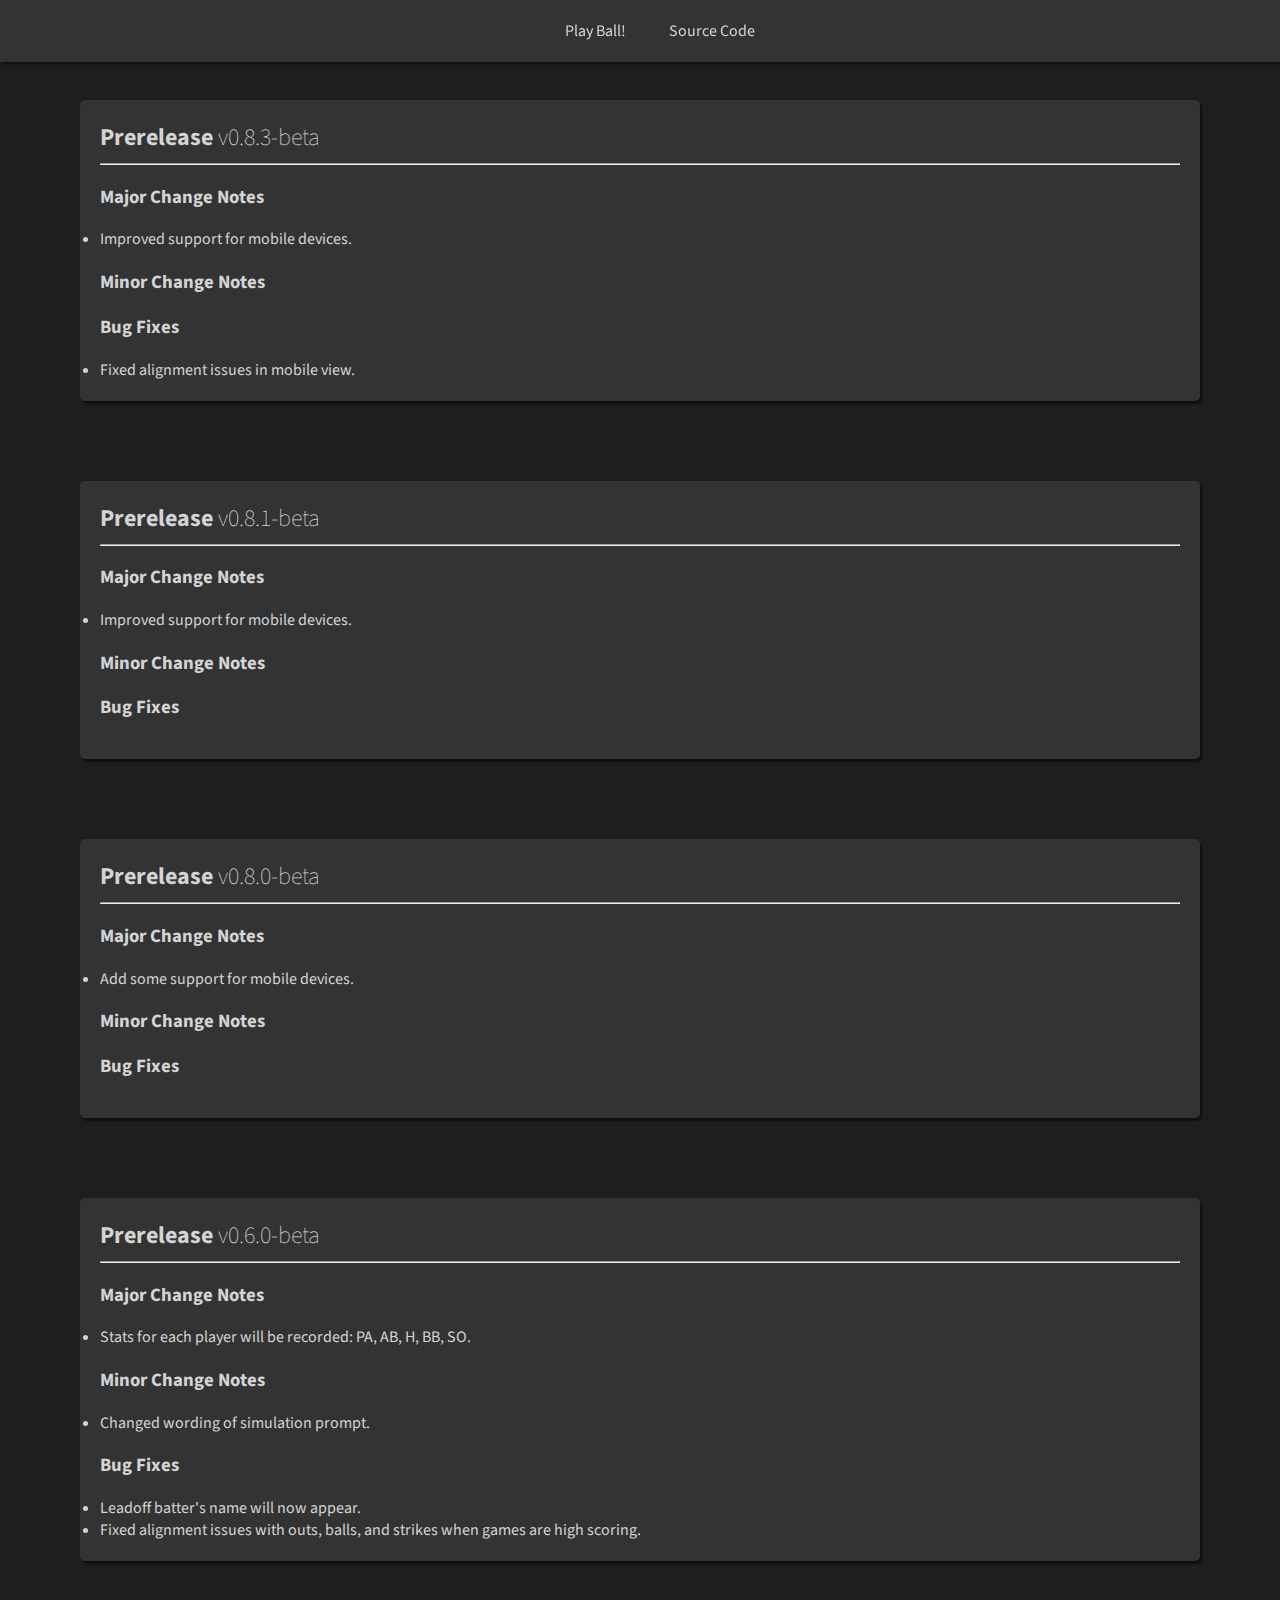
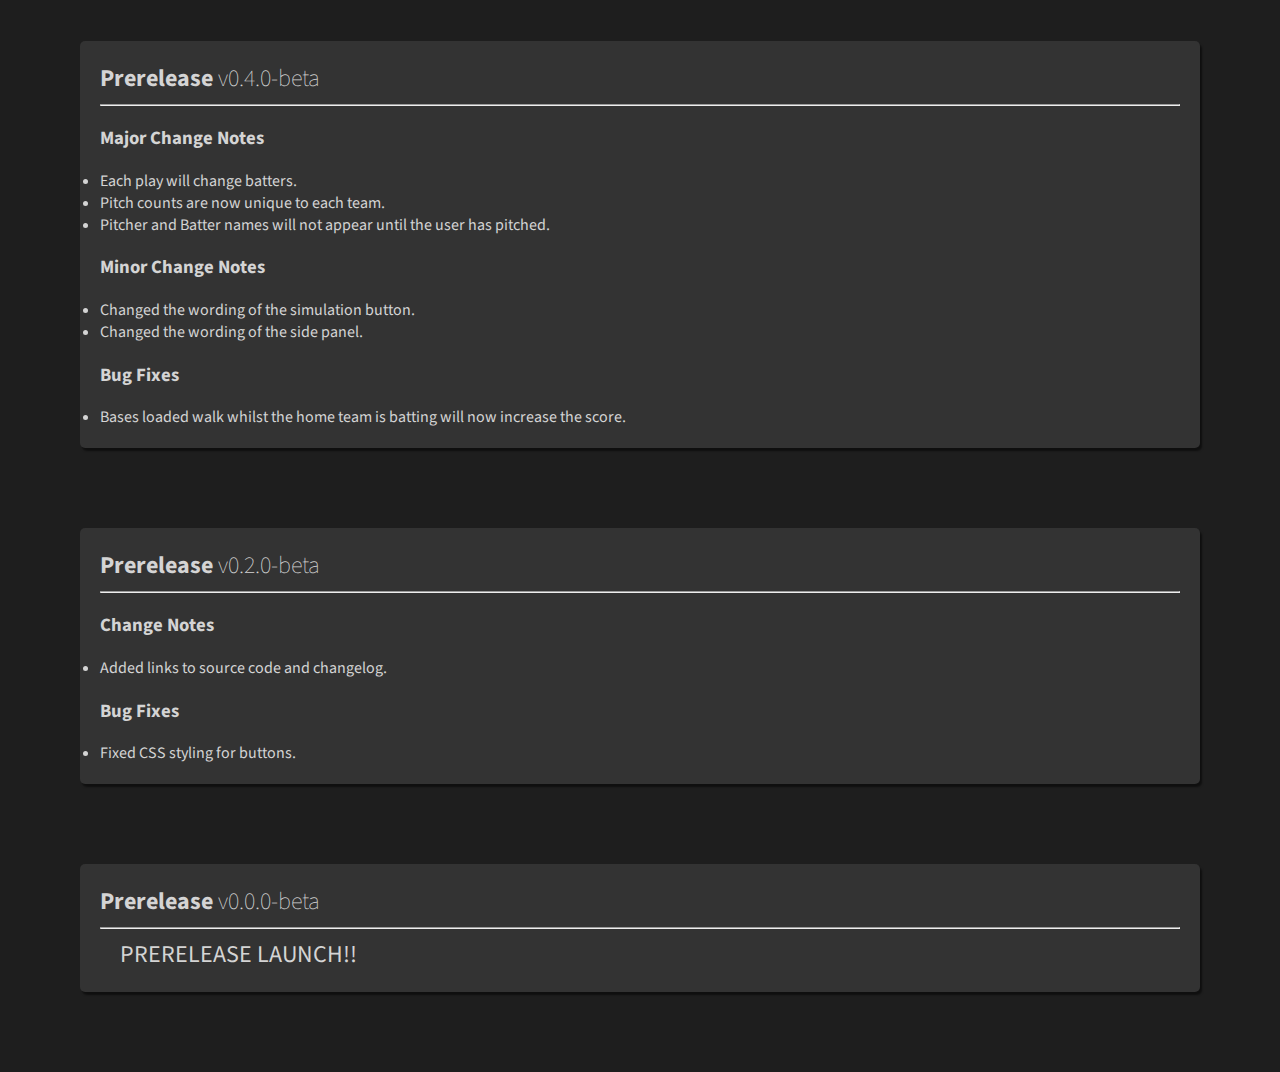
==== changelog.html @ acdb6d9a "v0.8.3-beta" ====
<!DOCTYPE html>
<!--[if lt IE 7]>      <html class="no-js lt-ie9 lt-ie8 lt-ie7"> <![endif]-->
<!--[if IE 7]>         <html class="no-js lt-ie9 lt-ie8"> <![endif]-->
<!--[if IE 8]>         <html class="no-js lt-ie9"> <![endif]-->
<!--[if gt IE 8]>      <html class="no-js"> <!--<![endif]-->
<html>
    <head>
        <meta charset="utf-8">
        <meta http-equiv="X-UA-Compatible" content="IE=edge">
        <title>Changelog</title>
        <meta name="viewport" content="width=device-width, initial-scale=1">
        <link rel="stylesheet" href="css/index.css">
        <link rel="stylesheet" href="css/changelog.css">
        <!--Fonts, thanks google!-->
        <link rel="preconnect" href="https://fonts.googleapis.com">
        <link rel="preconnect" href="https://fonts.gstatic.com" crossorigin>
        <link href="https://fonts.googleapis.com/css2?family=Source+Sans+Pro:ital,wght@0,200;0,300;0,400;0,600;0,700;0,900;1,200;1,300;1,400;1,600;1,700;1,900&display=swap" rel="stylesheet">
    </head>
    <body>
        <div class="nav-container">
            <div class="links">
                <a href="index.html">Play Ball!</a>
                <a href="https://github.com/McCoder13/baseball-simulator">Source Code</a>
            </div>
        </div>
        <div class="version-container">
            <div class="version">
                <h2>Prerelease <span class="version-number">v0.8.3-beta</span></h2>
                <hr>
                <h3>Major Change Notes</h3>
                <li>Improved support for mobile devices.</li>
                <h3>Minor Change Notes</h3>
                <h3>Bug Fixes</h3>
                <li>Fixed alignment issues in mobile view.</li>
            </div>
            <div class="version">
                <h2>Prerelease <span class="version-number">v0.8.1-beta</span></h2>
                <hr>
                <h3>Major Change Notes</h3>
                <li>Improved support for mobile devices.</li>
                <h3>Minor Change Notes</h3>
                <h3>Bug Fixes</h3>
            </div>
            <div class="version">
                <h2>Prerelease <span class="version-number">v0.8.0-beta</span></h2>
                <hr>
                <h3>Major Change Notes</h3>
                <li>Add some support for mobile devices.</li>
                <h3>Minor Change Notes</h3>
                <h3>Bug Fixes</h3>
            </div>
            <div class="version">
                <h2>Prerelease <span class="version-number">v0.6.0-beta</span></h2>
                <hr>
                <h3>Major Change Notes</h3>
                <li>Stats for each player will be recorded: PA, AB, H, BB, SO.</li>
                <h3>Minor Change Notes</h3>
                <li>Changed wording of simulation prompt.</li>
                <h3>Bug Fixes</h3>
                <li>Leadoff batter's name will now appear.</li>
                <li>Fixed alignment issues with outs, balls, and strikes when games are high scoring.</li>
            </div>
            <div class="version">
                <h2>Prerelease <span class="version-number">v0.4.0-beta</span></h2>
                <hr>
                <h3>Major Change Notes</h3>
                <li>Each play will change batters.</li>
                <li>Pitch counts are now unique to each team.</li>
                <li>Pitcher and Batter names will not appear until the user has pitched.</li>
                <h3>Minor Change Notes</h3>
                <li>Changed the wording of the simulation button.</li>
                <li>Changed the wording of the side panel.</li>
                <h3>Bug Fixes</h3>
                <li>Bases loaded walk whilst the home team is batting will now increase the score.</li>
            </div>
            <div class="version">
                <h2>Prerelease <span class="version-number">v0.2.0-beta</span></h2>
                <hr>
                <h3>Change Notes</h3>
                <li>Added links to source code and changelog.</li>
                <h3>Bug Fixes</h3>
                <li>Fixed CSS styling for buttons.</li>
            </div>
            <div class="version">
                <h2>Prerelease <span class="version-number">v0.0.0-beta</span></h2>
                <hr>
                <span class="launch">PRERELEASE LAUNCH!!</span>
            </div>
        </div>
    </body>
</html>
---- css/index.css ----
body {
    margin: 0;
    font-family: Source Sans Pro;
    background: #1e1e1e;
    color: #d4d4d4;
}

.navbar {
    position: fixed;
    top: 0;
    right: 0;
    margin: 10px;
    transition: all .2s;
}

.navbar a{
    text-decoration: none;
    color: #d4d4d4;
    padding: 10px;
}

.navbar a:hover{
    opacity: .8;
}

.team-container {
    margin: 20px;
    width: 390px;
    height: 700px;
    background: #333333;
    border-radius: 5px;
    box-shadow: 2px 3px 2px rgba(0, 0, 0, 0.5);
}

.select-team {
    text-align: center;
    background: #252526;
    border-radius: 5px;
    box-shadow: 0 3px 2px rgba(0, 0, 0, 0.5);
}

.select-team button {
    border: 0px solid white;
    background: transparent;
    color: #a4a4a4;
    width: 49%;
    text-decoration: underline;
    cursor: pointer;
    border-radius: 5px;
}

.select-team button:hover {
    color: #d4d4d4;
}

.tablinks {
    font-family: Source Sans Pro;
}

.tabcontent {
    display: none;
}

.click-the-button {
    position: absolute;
    margin-left: 10px;
}

/* Start Table Styles */
table {
    position: absolute;
    text-align: center;
    width: 390px;
    padding: 10px;
    border: none;
    border-collapse: collapse;
    box-shadow: 0 3px 2px rgba(0, 0, 0, 0.5);
}

th {
    width: 20px;
    background: #252526;
    border-bottom: 1px solid #a4a4a4;
}

tr span {
    opacity: .9;
}

td {
    padding-top: 10px;
    padding-bottom: 10px;
    font-weight: 400;
    font-size: 14px;
}

tr:nth-child(odd) {
    background: #252526;
}

.td-player {
    text-align: left;
}

.td-number {
    opacity: .9;
}

/* End Table Styles */
.auto-button {
    cursor: pointer;
    transform: translate(198px, 555px);
    border: none;
    padding: 20px;
    background: #252526;
    bottom: 0;
    left: 0;
    color: #d4d4d4;
    width: 185px;
    border-radius: 5px;
    font-size: 18px;
    font-weight: 900;
    font-family: Source Sans Pro;
    transition: all .2s ease;
    box-shadow: 2px 3px 2px rgba(0, 0, 0, 0.5);
}

.auto-button:hover {
    background: #25252686;
    box-shadow: 0px 0px 0px rgba(0, 0, 0, 0.5);
}


.pitch-button {
    cursor: pointer;
    transform: translate(4px, 420px);
    border: none;
    padding: 20px;
    background: #252526;
    bottom: 0;
    left: 0;
    color: #d4d4d4;
    width: 380px;
    border-radius: 5px;
    font-size: 18px;
    font-weight: 900;
    font-family: Source Sans Pro;
    transition: all .2s ease;
    box-shadow: 2px 3px 2px rgba(0, 0, 0, 0.5);
}

.pitch-button:hover {
    background: #25252686;
    box-shadow: 0px 0px 0px rgba(0, 0, 0, 0.5);
}

.reset-button {
    cursor: pointer;
    transform: translate(4px, 430px);
    border: none;
    padding: 20px;
    background: #252526;
    bottom: 0;
    left: 0;
    color: #d4d4d4;
    width: 185px;
    border-radius: 5px;
    font-size: 18px;
    font-weight: 900;
    font-family: Source Sans Pro;
    transition: all .2s ease;
    box-shadow: 2px 3px 2px rgba(0, 0, 0, 0.5);
}

.reset-button:hover {
    background: #25252686;
    box-shadow: 0px 0px 0px rgba(0, 0, 0, 0.5);
}


.container {
    border: 1px solid red;
    width: 10%;
}

.field {
    width: 500px;
    height: 500px;
    background: green;
    position: absolute;
    margin: 0;
    top: 50%;
    left: 50%;
    transform: translate(-50%, -50%) rotate(45deg);
}

.rubber {
    background: white;
    height: 10px;
    width: 50px;
    position: absolute;
    transform: translate(180px, 200px) rotate(-45deg);
}

.ball {
    background: red;
    height: 20px;
    width: 20px;
    border-radius: 50%;
    position: absolute;
    transform: translate(15px, 0px);
}

.pitch {
    animation: pitch .5s;
}

.base {
    height: 30px;
    width: 30px;
    background: white;
    margin-left: 10px;
    margin-top: 5px;
}

.base1 {
    transform: translate(450px, 5px);
}

.base2 {
    transform: translate(0px, -30px);
}

.base3 {
    transform: translate(0px, 385px);
}

.base4 {
    transform: translate(450px, 350px);
    clip-path: polygon(60% 0, 100% 40%, 100% 100%, 40% 100%, 0 60%);
}

@keyframes pitch {
    0% {
        transform: translate(15px, 0px);
    }
    100% {
        transform: translate(15px, 380px);
    }
}

@media only screen and (max-width: 600px) {
    .field {
      display: none;
    }
    
    .navbar {
        width: 100%;
        position: fixed;
        top: 0;
        right: 0;
        margin: 10px;
        text-align: center;
        transition: all .2s;
    }
    
    .navbar a{
        font-size: 16px;
        text-decoration: none;
        color: #d4d4d4;
        padding: 10px;
    }

    .team-container {
        margin-top: 40px;
        margin-left: 0;
        margin-bottom: 0;
        width: 390px;
        height: 1000px;
        background: #333333;
        border-radius: 5px;
        box-shadow: 2px 3px 2px rgba(0, 0, 0, 0.5);
    }

    .mobile-scoreboard {
        
    }

    .mobile-awayteam-container {
        transform: translate(0px, 380px);
        box-shadow: 0px 10px 63px 21px rgba(0,91,156,0.89);
        background: #005A9C;
        width: 43%;
        padding: 8px;
        padding-top: 0;
        padding-bottom: 0;
        margin: 8px;
        border-radius: 5px;
    }

    .mobile-awayteam {
        font-size: 30px;
        font-weight: 700;
    }

    .mobile-awayscore {
        text-shadow: rgba(212,212,212,0.95) 0px 0px 10px;
        font-weight: 300;
        font-size: 30px;
    }

    .mobile-hometeam-container {
        transform: translate(190px, 334px);
        box-shadow: 0px 10px 40px 21px rgba(0,92,92,0.89);
        /*opacity: .1;*/
        background: #005c5c;
        width: 43%;
        padding: 8px;
        padding-top: 0;
        padding-bottom: 0;
        margin: 8px;
        border-radius: 5px;
    }

    .mobile-hometeam {
        font-size: 30px;
        font-weight: 700;
    }

    .mobile-homescore {
        text-shadow: rgba(212,212,212,0.95) 0px 0px 10px;
        font-weight: 300;
        font-size: 30px;
    }

    .mobile-statline {
        transform: translate(-10px, 364px);
        width: 100%;
        background: #333333;
        color: white;
        border-radius: 5px;
        padding: 5px;
        font-size: 16px;
        font-weight: 300;
        box-shadow: 2px 3px 2px rgba(0, 0, 0, 0.5);
    }
    
    #mobile-pitcherName {
        font-weight: 700;
    }
    
    .mobile-pitches {
        font-size: 11px;
    }
    
    #mobile-batterName {
        font-weight: 700;
    }
    
    .mobile-pitcher-stats {
        display: inline-block;
        margin: 10px;
        width: 100%;
    }
    
    .mobile-pitch-stats {
        float: right;
        transform: translate(-30px, 0);
    }
    
    .mobile-batter-stats {
        margin: 10px;
        display: inline-block;
        width: 100%;
    }
    
    .mobile-batter-count {
        float: right;
        transform: translate(-30px, 0);
    }
  }
---- css/changelog.css ----
.nav-container {
    top: 0;
    width: 100%;
    padding: 20px;
    position: fixed;
    transition: all .2s;
    background: #333333;
    box-shadow: 2px 2px 2px rgba(0, 0, 0, 0.5);
    text-align: center;
    
}

.nav-container a {
    text-decoration: none;
    color: #d4d4d4;
    padding: 20px;
}

.nav-container a:hover{
    opacity: .8;
}

.version-container {
    margin-top: 100px;
}

.version {
    box-shadow: 2px 3px 2px rgba(0, 0, 0, 0.5);
    border-radius: 5px;;
    background: #333333;
    color: #d4d4d4;
    margin: 80px;
    padding: 20px;
}

.version h2 {
    margin: 0;
    padding: 0;
    width: 100%;
}

.version-number {
    font-weight: 200;
}

.launch {
    font-size: 24px;
    margin: 20px;
}
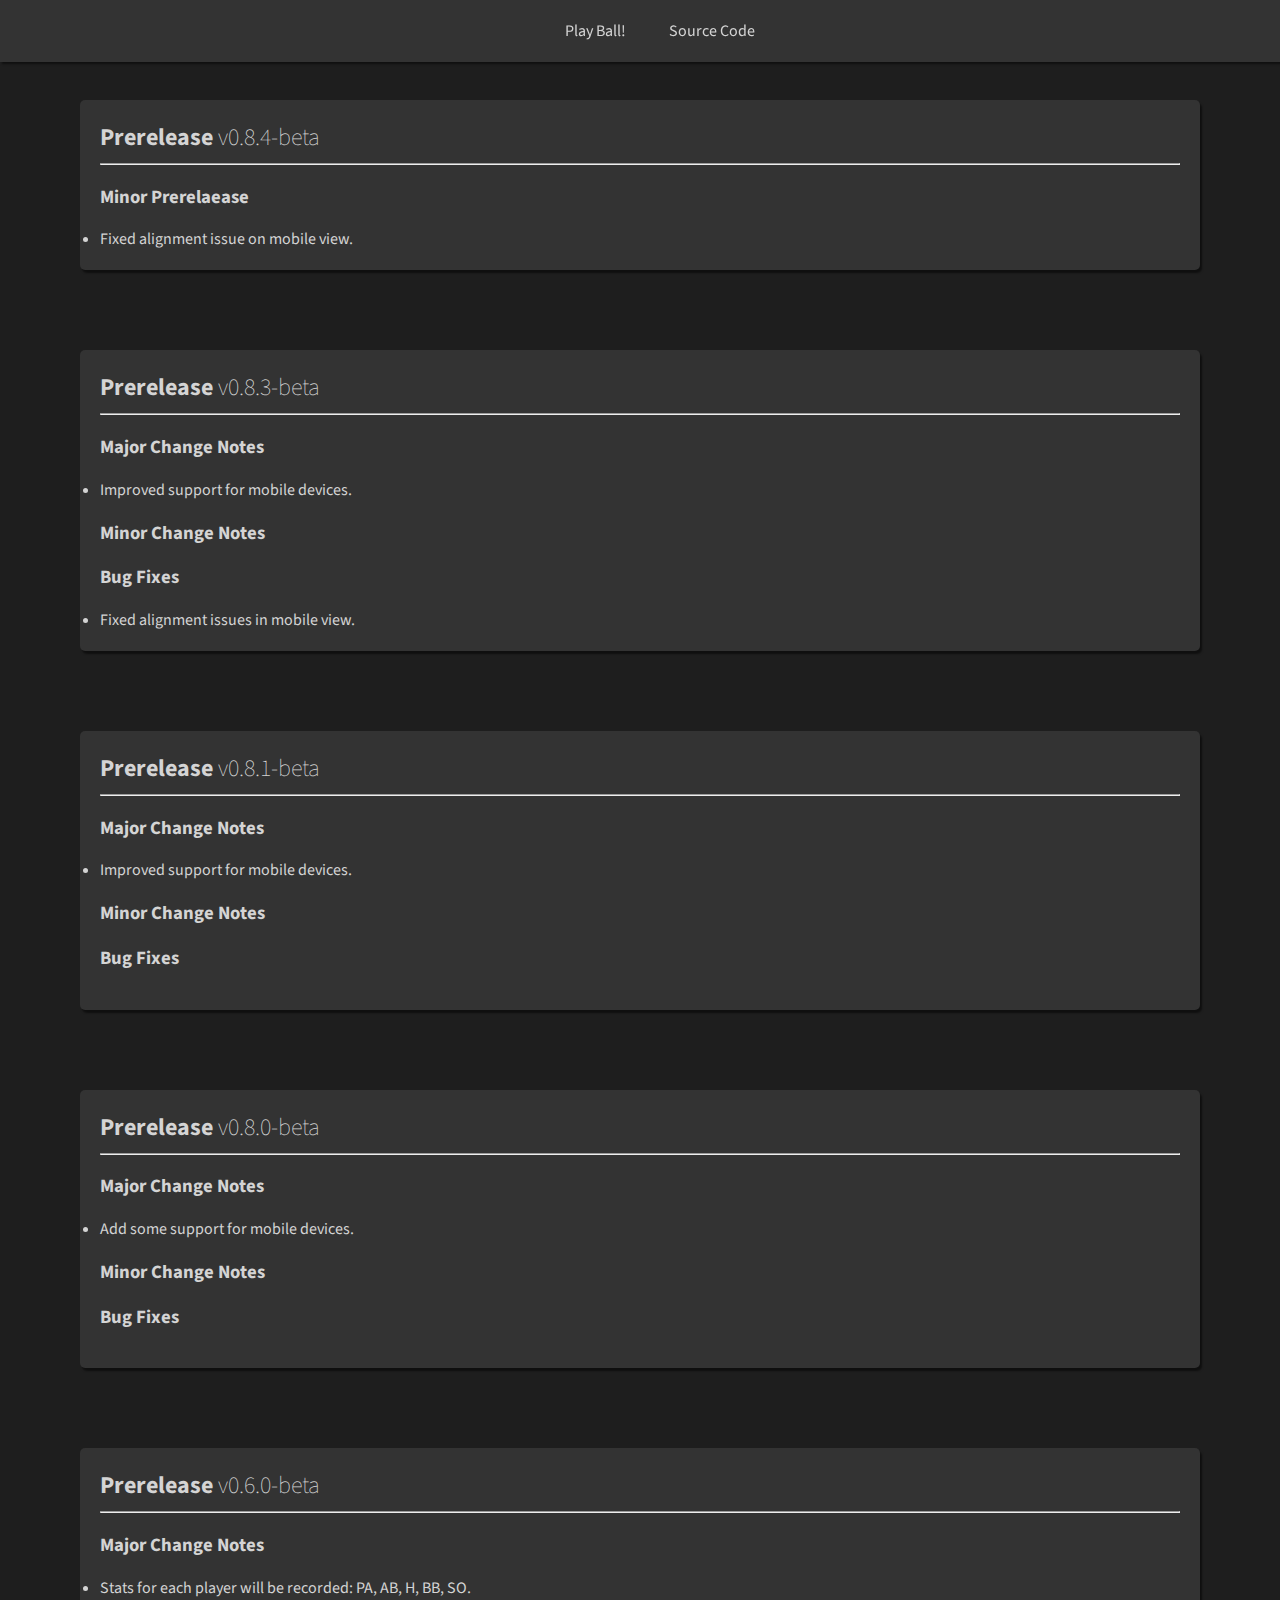
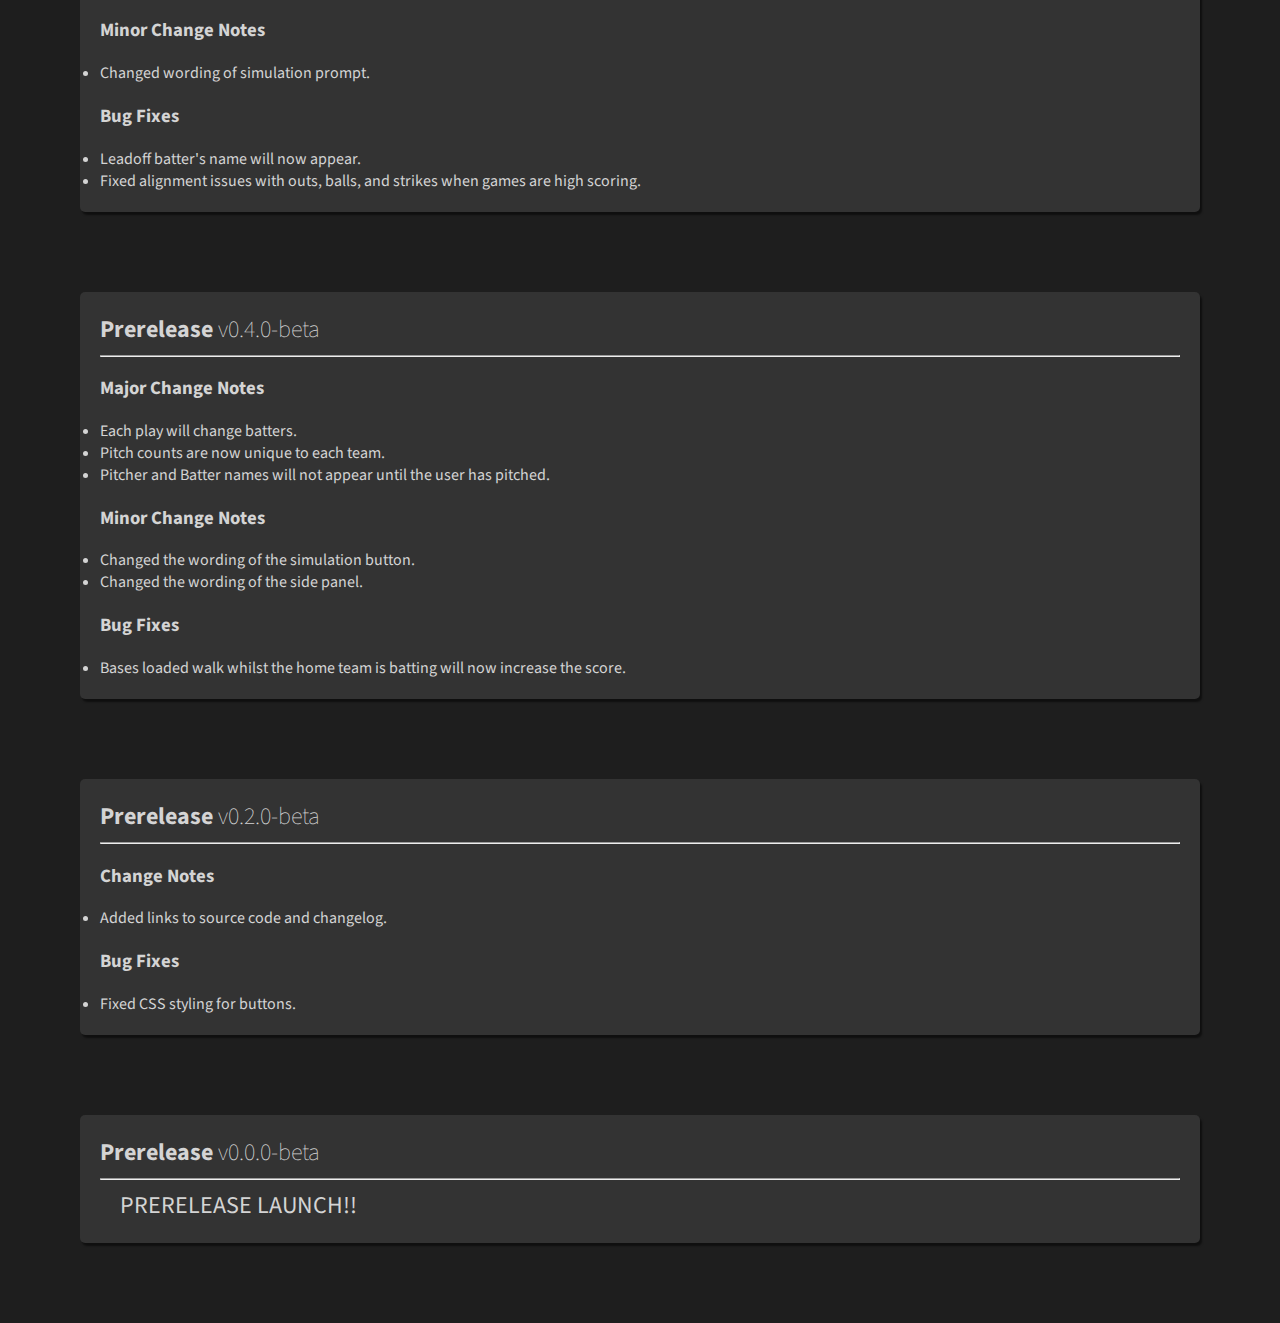
==== commit fe71d3c8: "v0.8.4-beta" ====
--- a/changelog.html
+++ b/changelog.html
@@ -24,6 +24,12 @@
             </div>
         </div>
         <div class="version-container">
+            <div class="version">
+                <h2>Prerelease <span class="version-number">v0.8.4-beta</span></h2>
+                <hr>
+                <h3>Minor Prerelaease</h3>
+                <li>Fixed alignment issue on mobile view.</li>
+            </div>
             <div class="version">
                 <h2>Prerelease <span class="version-number">v0.8.3-beta</span></h2>
                 <hr>
--- a/css/index.css
+++ b/css/index.css
@@ -255,7 +255,7 @@
     }
     
     .navbar {
-        width: 100%;
+        width: 130%;
         position: fixed;
         top: 0;
         right: 0;
@@ -335,7 +335,7 @@
 
     .mobile-statline {
         transform: translate(-10px, 364px);
-        width: 100%;
+        width: 390px;
         background: #333333;
         color: white;
         border-radius: 5px;
@@ -378,4 +378,51 @@
         float: right;
         transform: translate(-30px, 0);
     }
+
+    .mobile-bases {
+        transform: translate(-330px, 370px);
+    }
+
+    .mobile-firstbase {
+        transform: translate(405px, -45px) rotate(45deg);
+    }
+    
+    .mobile-secondbase {
+        transform: translate(390px, -60px) rotate(45deg);
+    }
+    
+    .mobile-thirdbase {
+        transform: translate(375px, -45px) rotate(45deg);
+    }
+    
+    .mobile-score-base {
+        position: absolute;
+        background: #fff;
+        width: 16px;
+        height: 16px;
+    }
+    
+    .mobile-onbase {
+        background: #ffff00;
+        box-shadow: 0px 10px 63px 11px #ffff00f7;
+    }
+
+    .mobile-quick-game-stats {
+        background: #252526;
+        width: 370px;
+        height: 70px;
+        transform: translate(10px, 361px);
+        display: inline-block;
+        font-size: 20px;
+        text-shadow: rgba(212,212,212,0.95) 0px 0px 38px;
+        box-shadow: 2px 3px 2px rgba(0, 0, 0, 0.5);
+    }
+    
+    .mobile-trans-count {
+        transform: translate(140px, 22px);
+    }
+    
+    .mobile-trans-outs {
+        transform: translate(240px, -3px);
+    }
   }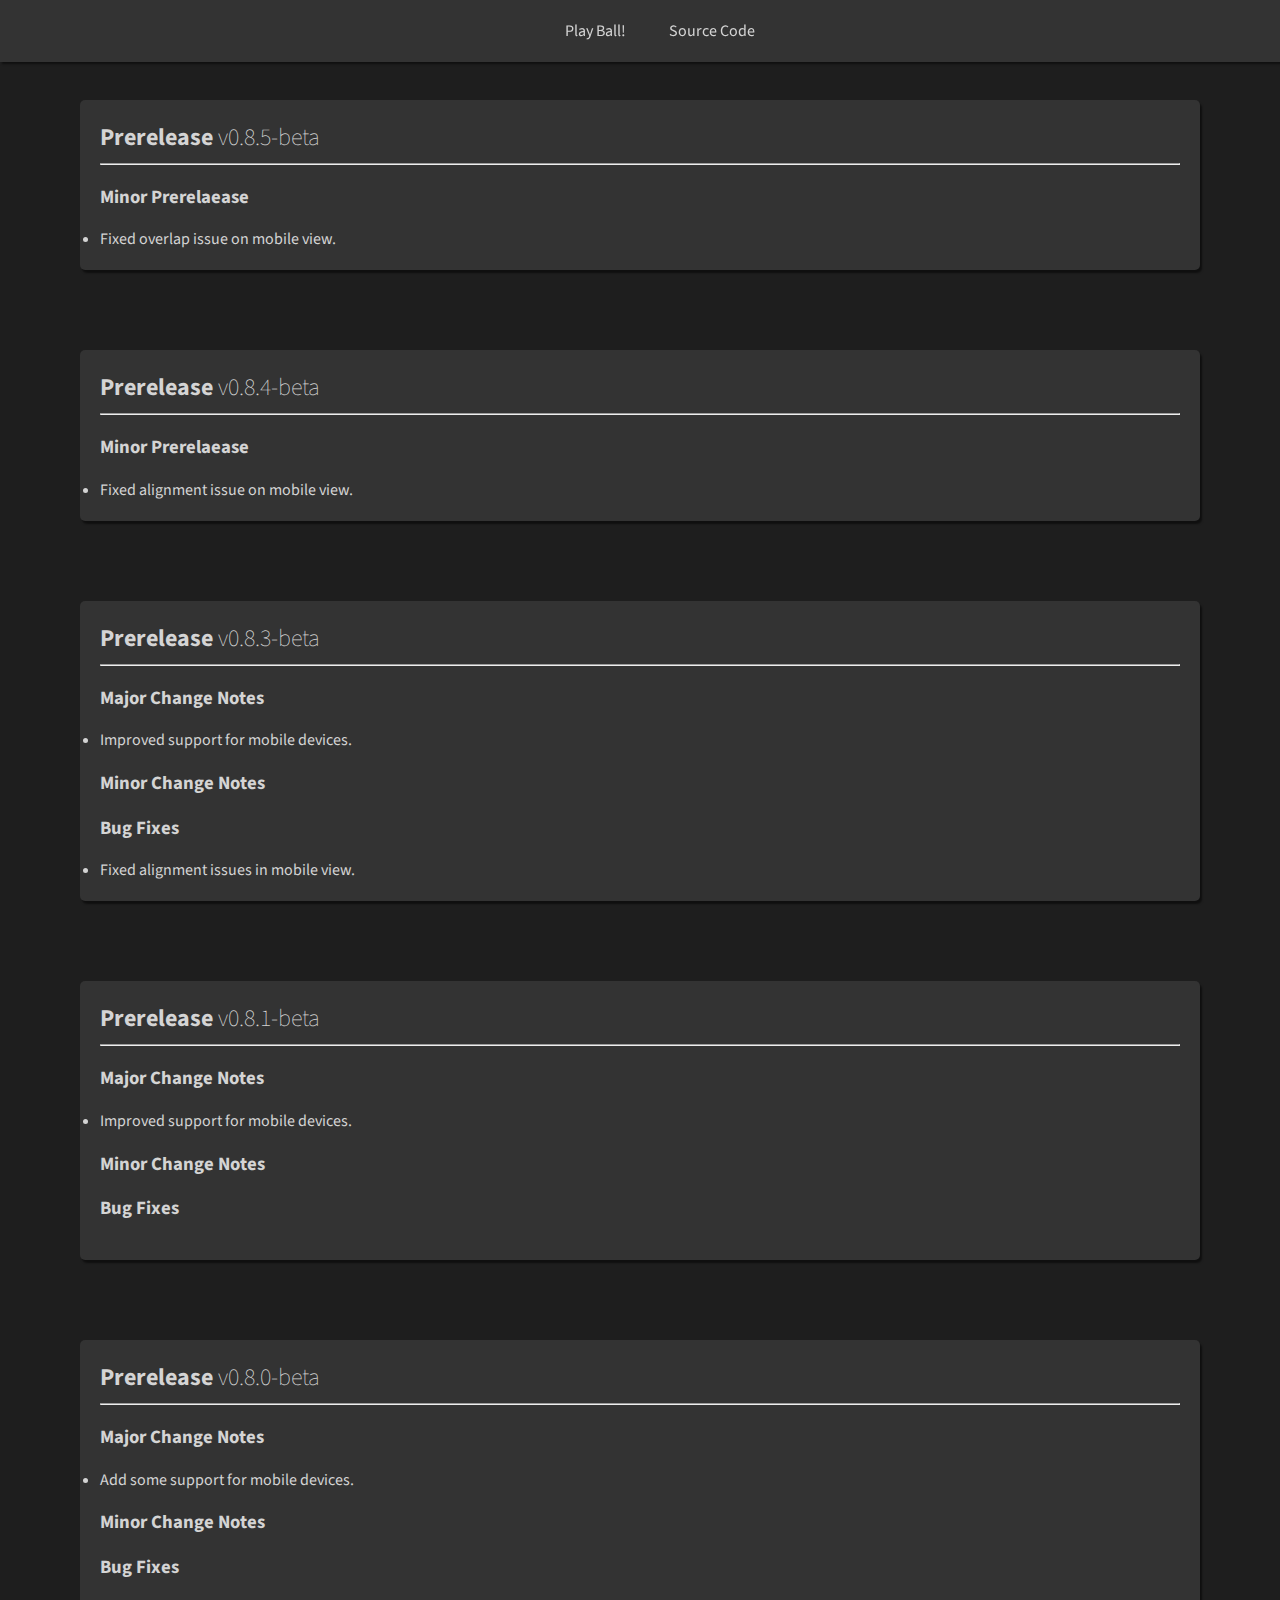
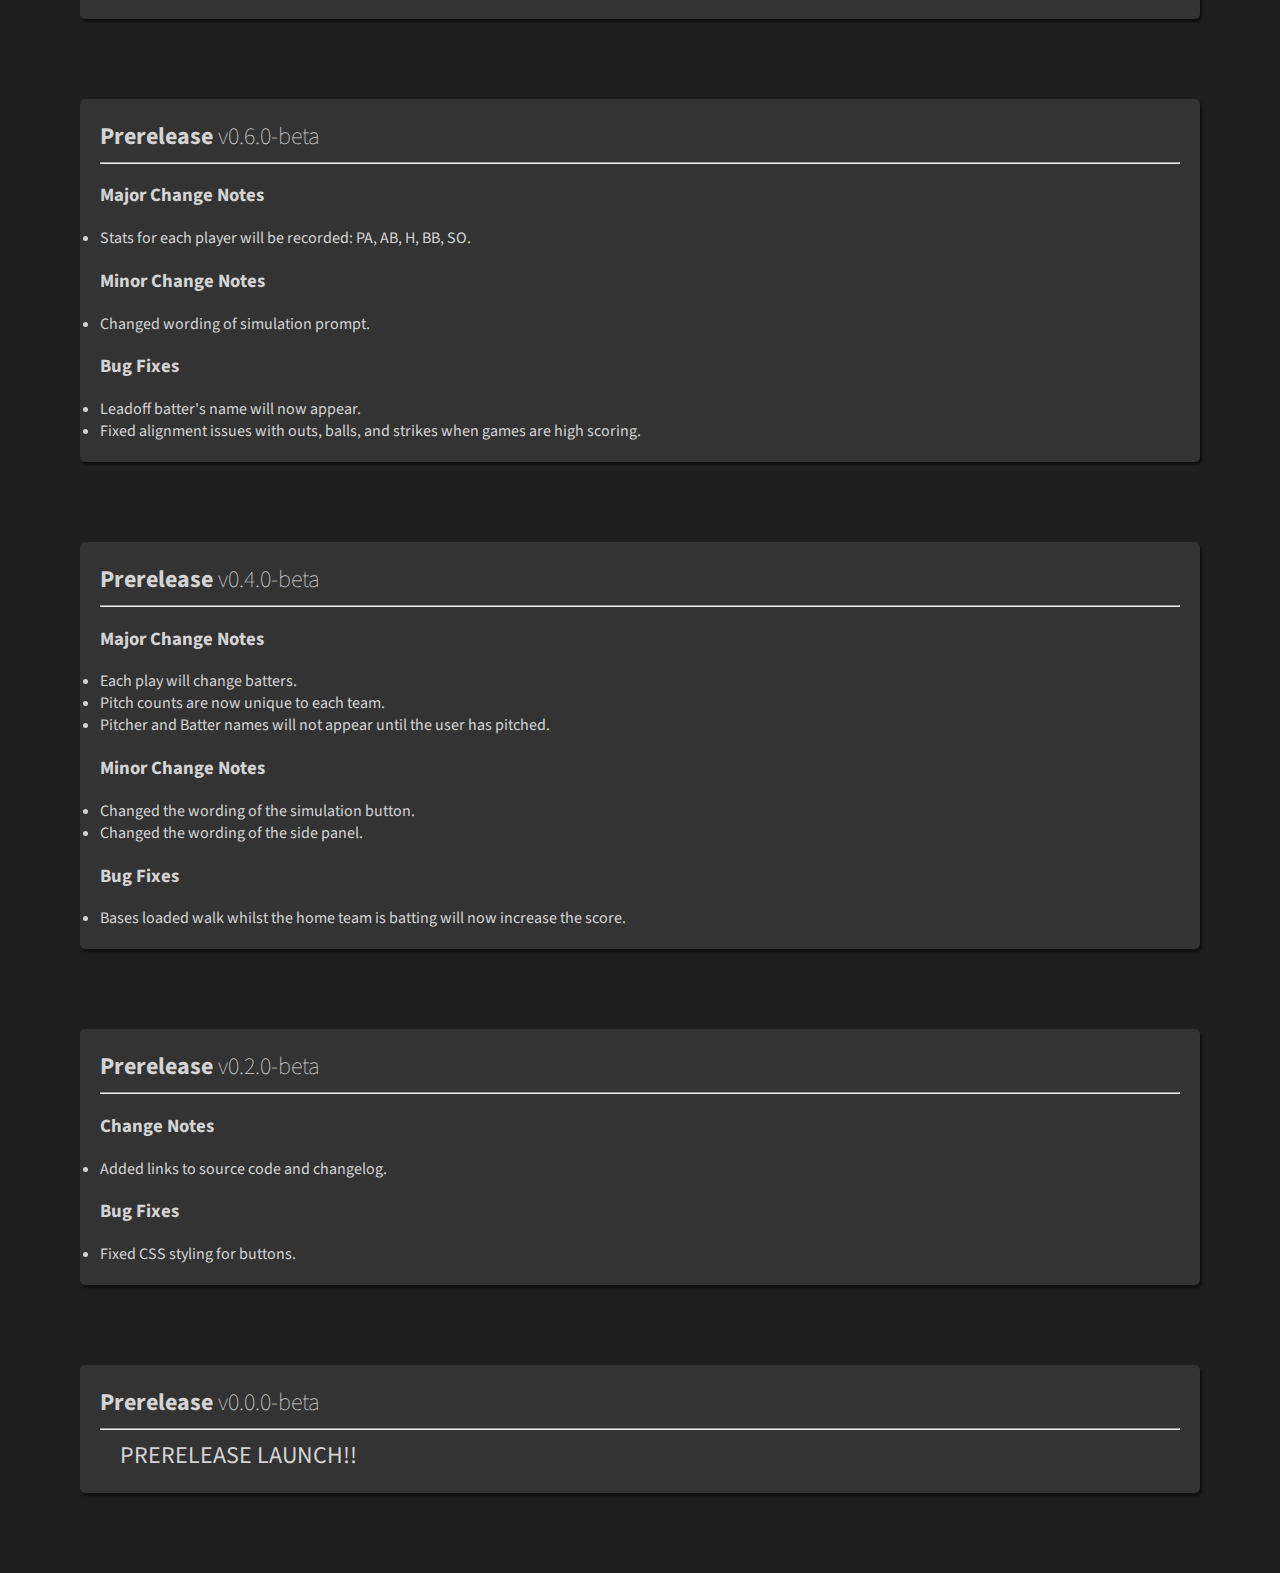
==== commit 6872e5b1: "v0.8.5-beta" ====
--- a/changelog.html
+++ b/changelog.html
@@ -24,6 +24,12 @@
             </div>
         </div>
         <div class="version-container">
+            <div class="version">
+                <h2>Prerelease <span class="version-number">v0.8.5-beta</span></h2>
+                <hr>
+                <h3>Minor Prerelaease</h3>
+                <li>Fixed overlap issue on mobile view.</li>
+            </div>
             <div class="version">
                 <h2>Prerelease <span class="version-number">v0.8.4-beta</span></h2>
                 <hr>
--- a/css/index.css
+++ b/css/index.css
@@ -257,6 +257,7 @@
     .navbar {
         width: 130%;
         position: fixed;
+        z-index: -1;
         top: 0;
         right: 0;
         margin: 10px;
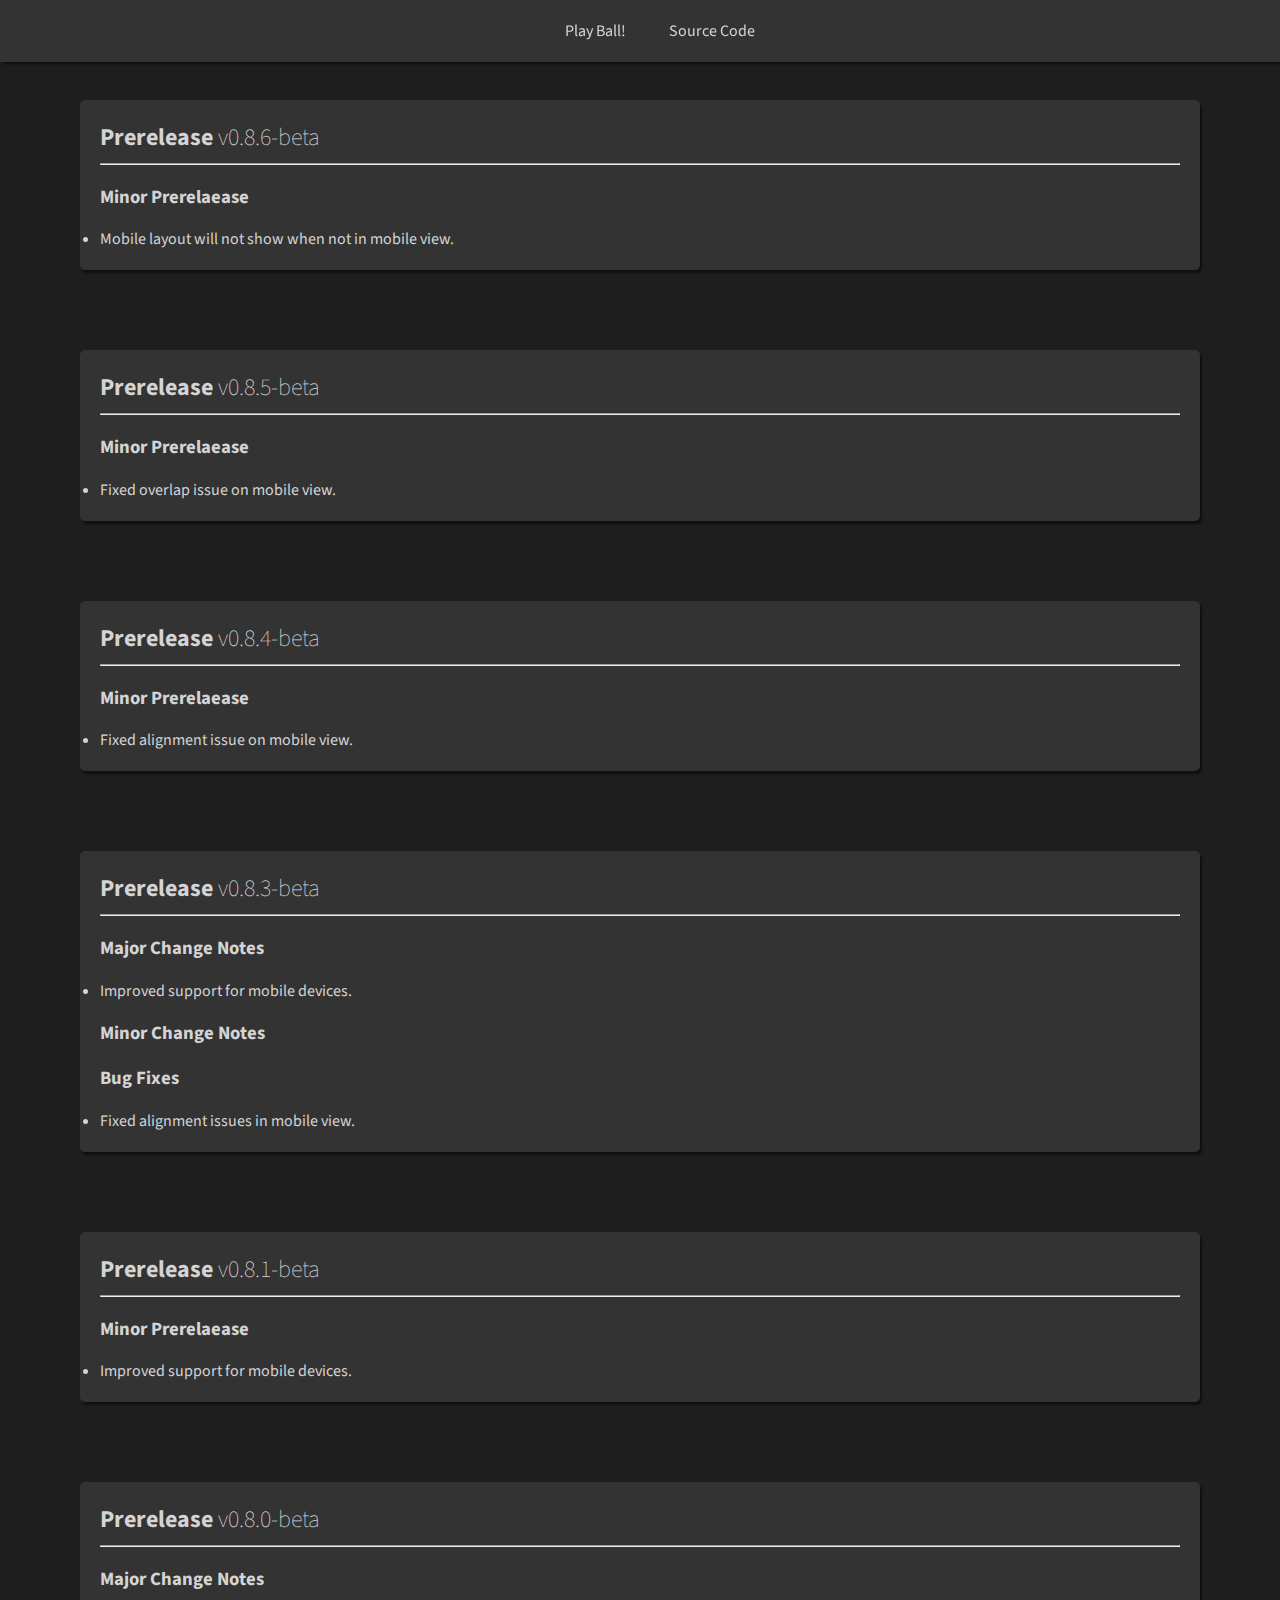
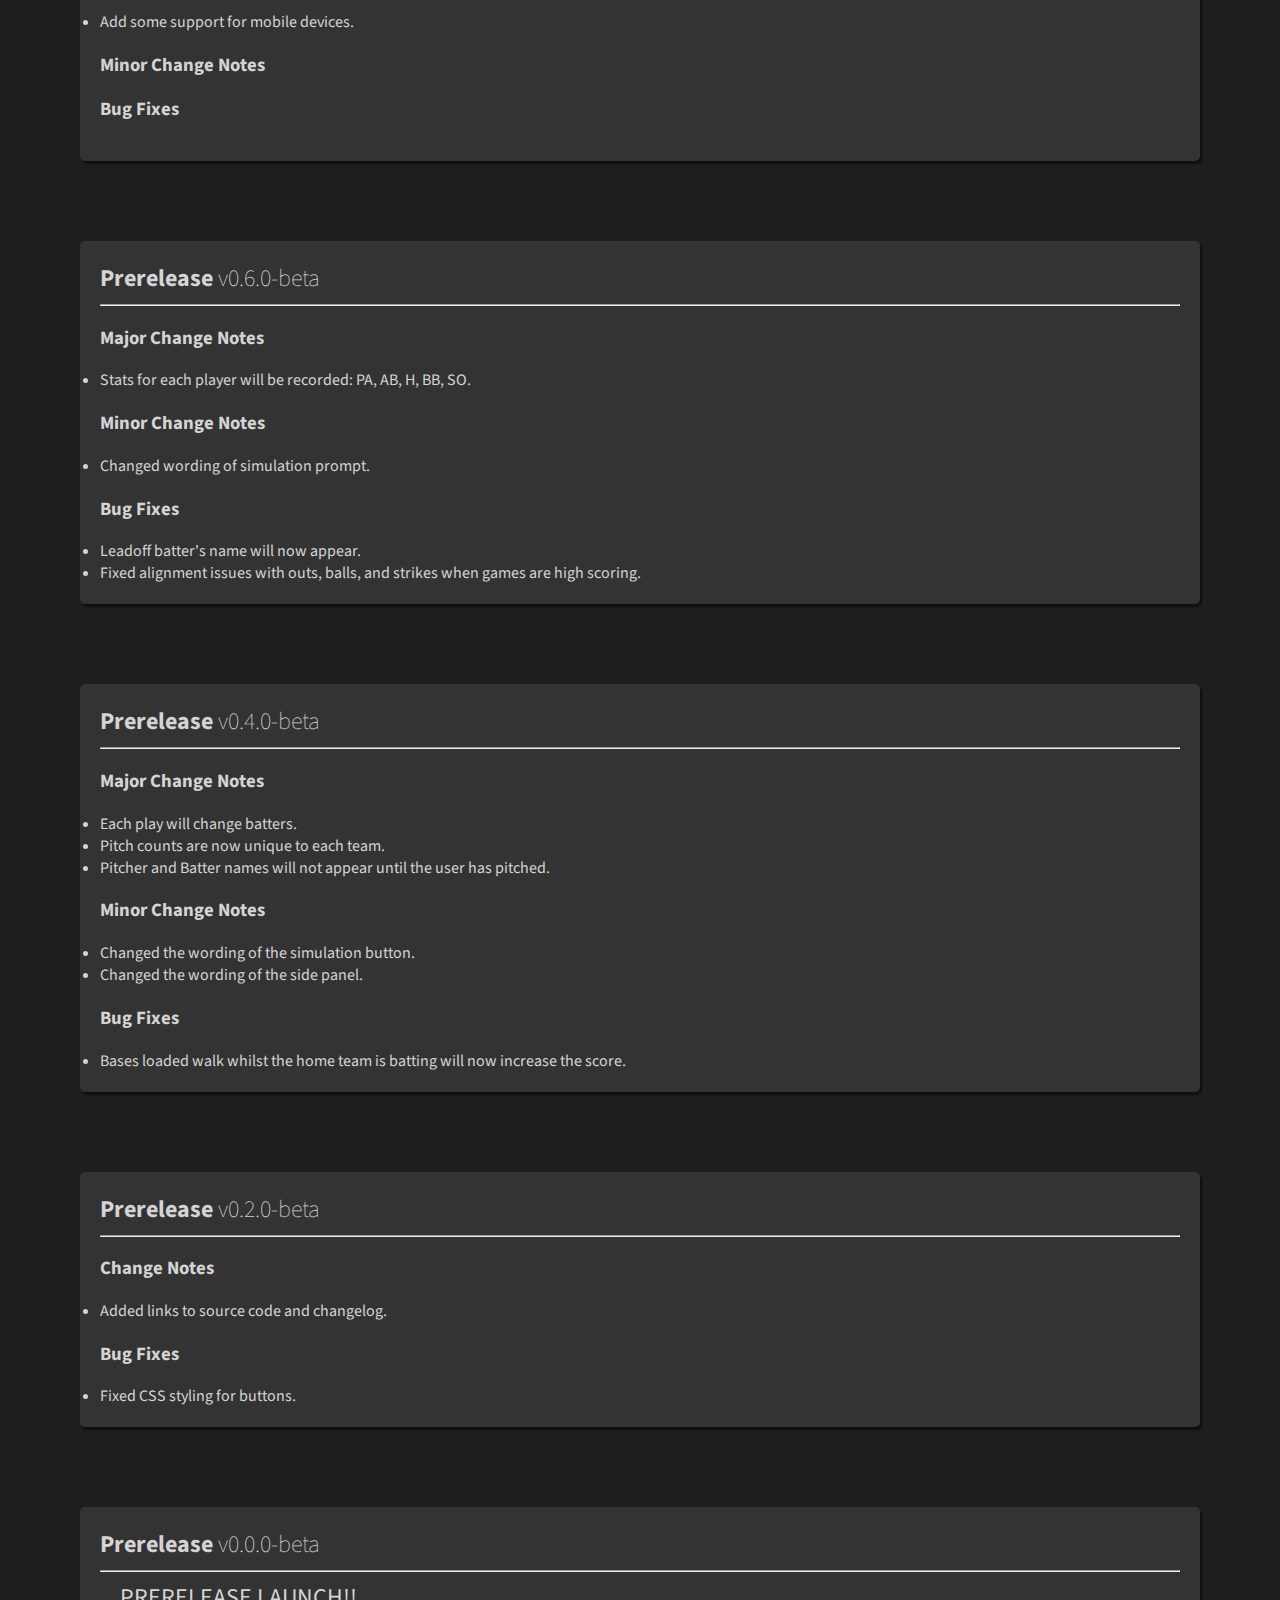
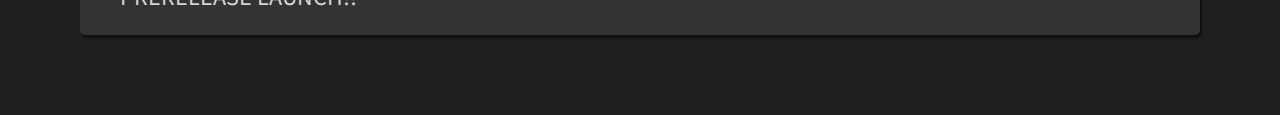
==== commit 2ecbb834: "v0.8.6-beta" ====
--- a/changelog.html
+++ b/changelog.html
@@ -25,6 +25,12 @@
         </div>
         <div class="version-container">
             <div class="version">
+                <h2>Prerelease <span class="version-number">v0.8.6-beta</span></h2>
+                <hr>
+                <h3>Minor Prerelaease</h3>
+                <li>Mobile layout will not show when not in mobile view.</li>
+            </div>
+            <div class="version">
                 <h2>Prerelease <span class="version-number">v0.8.5-beta</span></h2>
                 <hr>
                 <h3>Minor Prerelaease</h3>
@@ -48,10 +54,8 @@
             <div class="version">
                 <h2>Prerelease <span class="version-number">v0.8.1-beta</span></h2>
                 <hr>
-                <h3>Major Change Notes</h3>
+                <h3>Minor Prerelaease</h3>
                 <li>Improved support for mobile devices.</li>
-                <h3>Minor Change Notes</h3>
-                <h3>Bug Fixes</h3>
             </div>
             <div class="version">
                 <h2>Prerelease <span class="version-number">v0.8.0-beta</span></h2>
--- a/css/index.css
+++ b/css/index.css
@@ -249,6 +249,12 @@
     }
 }
 
+@media only screen and (min-width: 601px) {
+    .mobile-scoreboard {
+        display: none;
+    }
+}
+
 @media only screen and (max-width: 600px) {
     .field {
       display: none;
@@ -281,10 +287,6 @@
         background: #333333;
         border-radius: 5px;
         box-shadow: 2px 3px 2px rgba(0, 0, 0, 0.5);
-    }
-
-    .mobile-scoreboard {
-        
     }
 
     .mobile-awayteam-container {
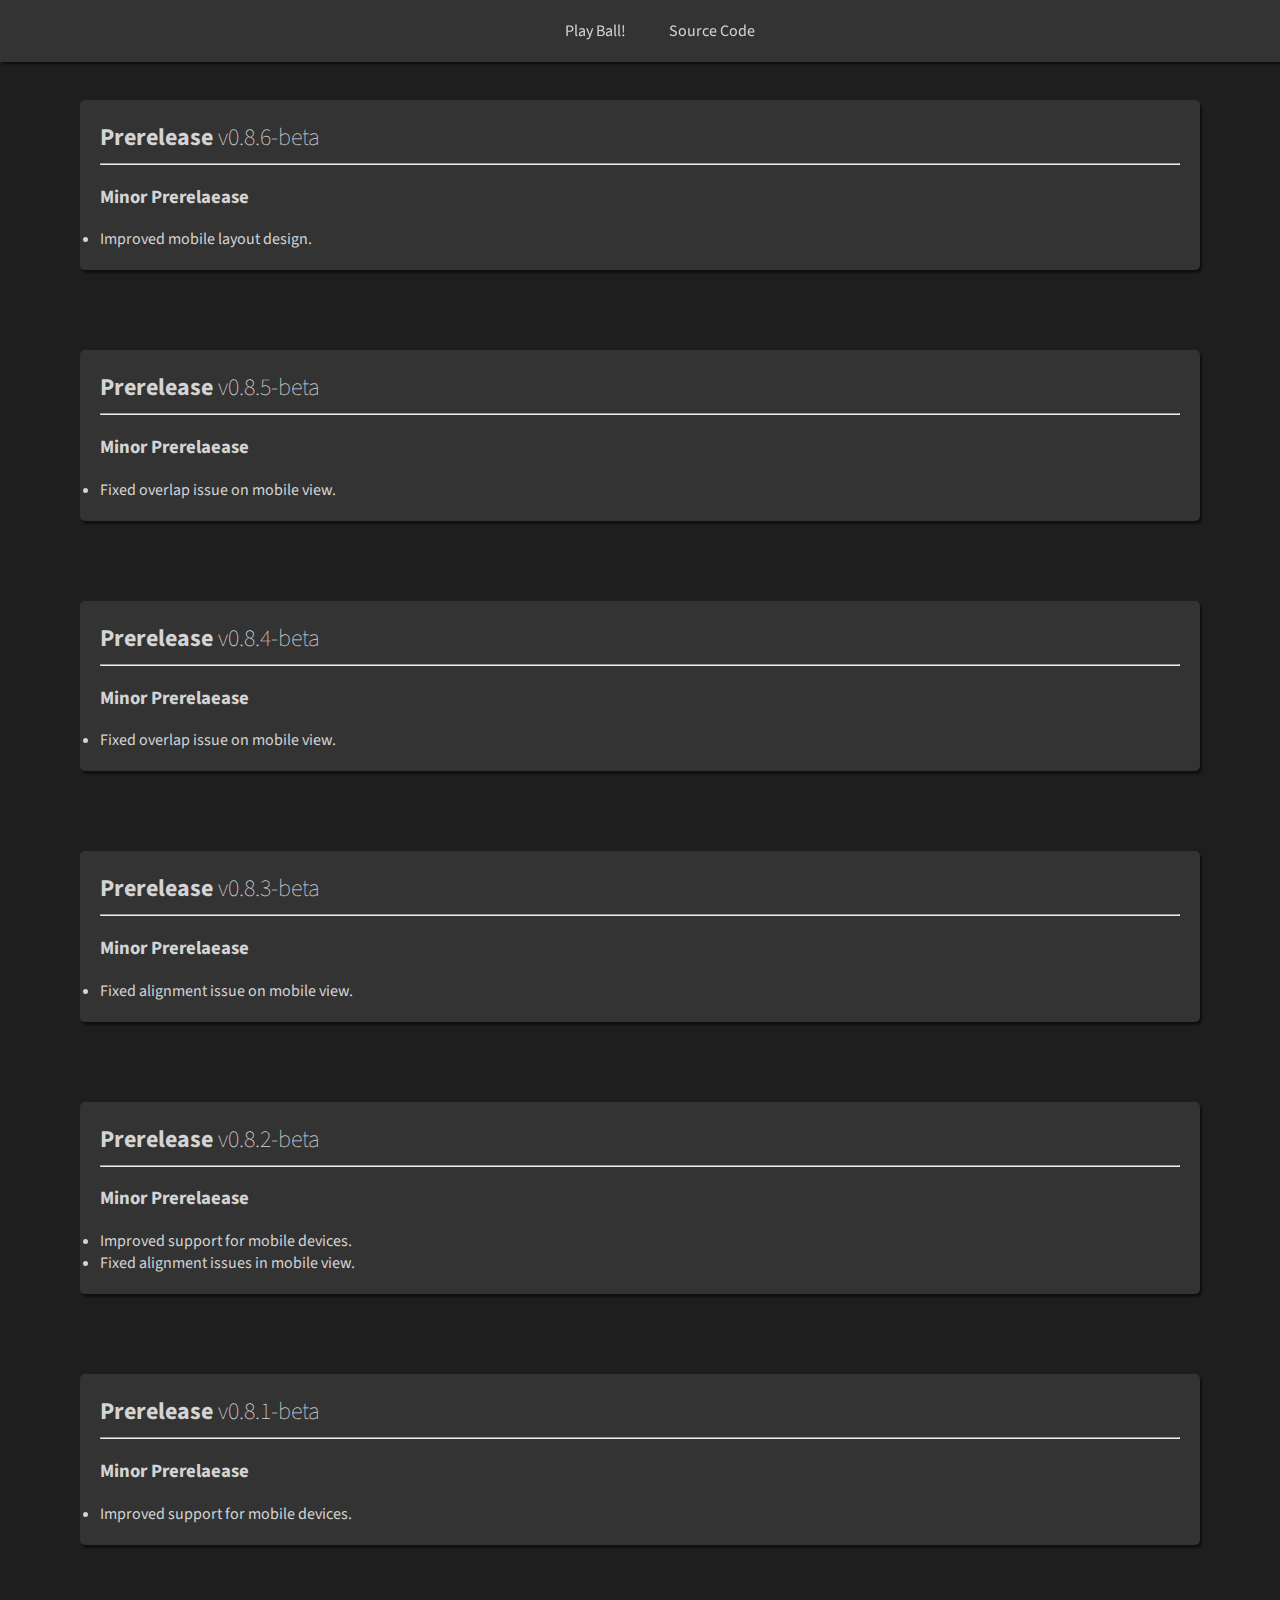
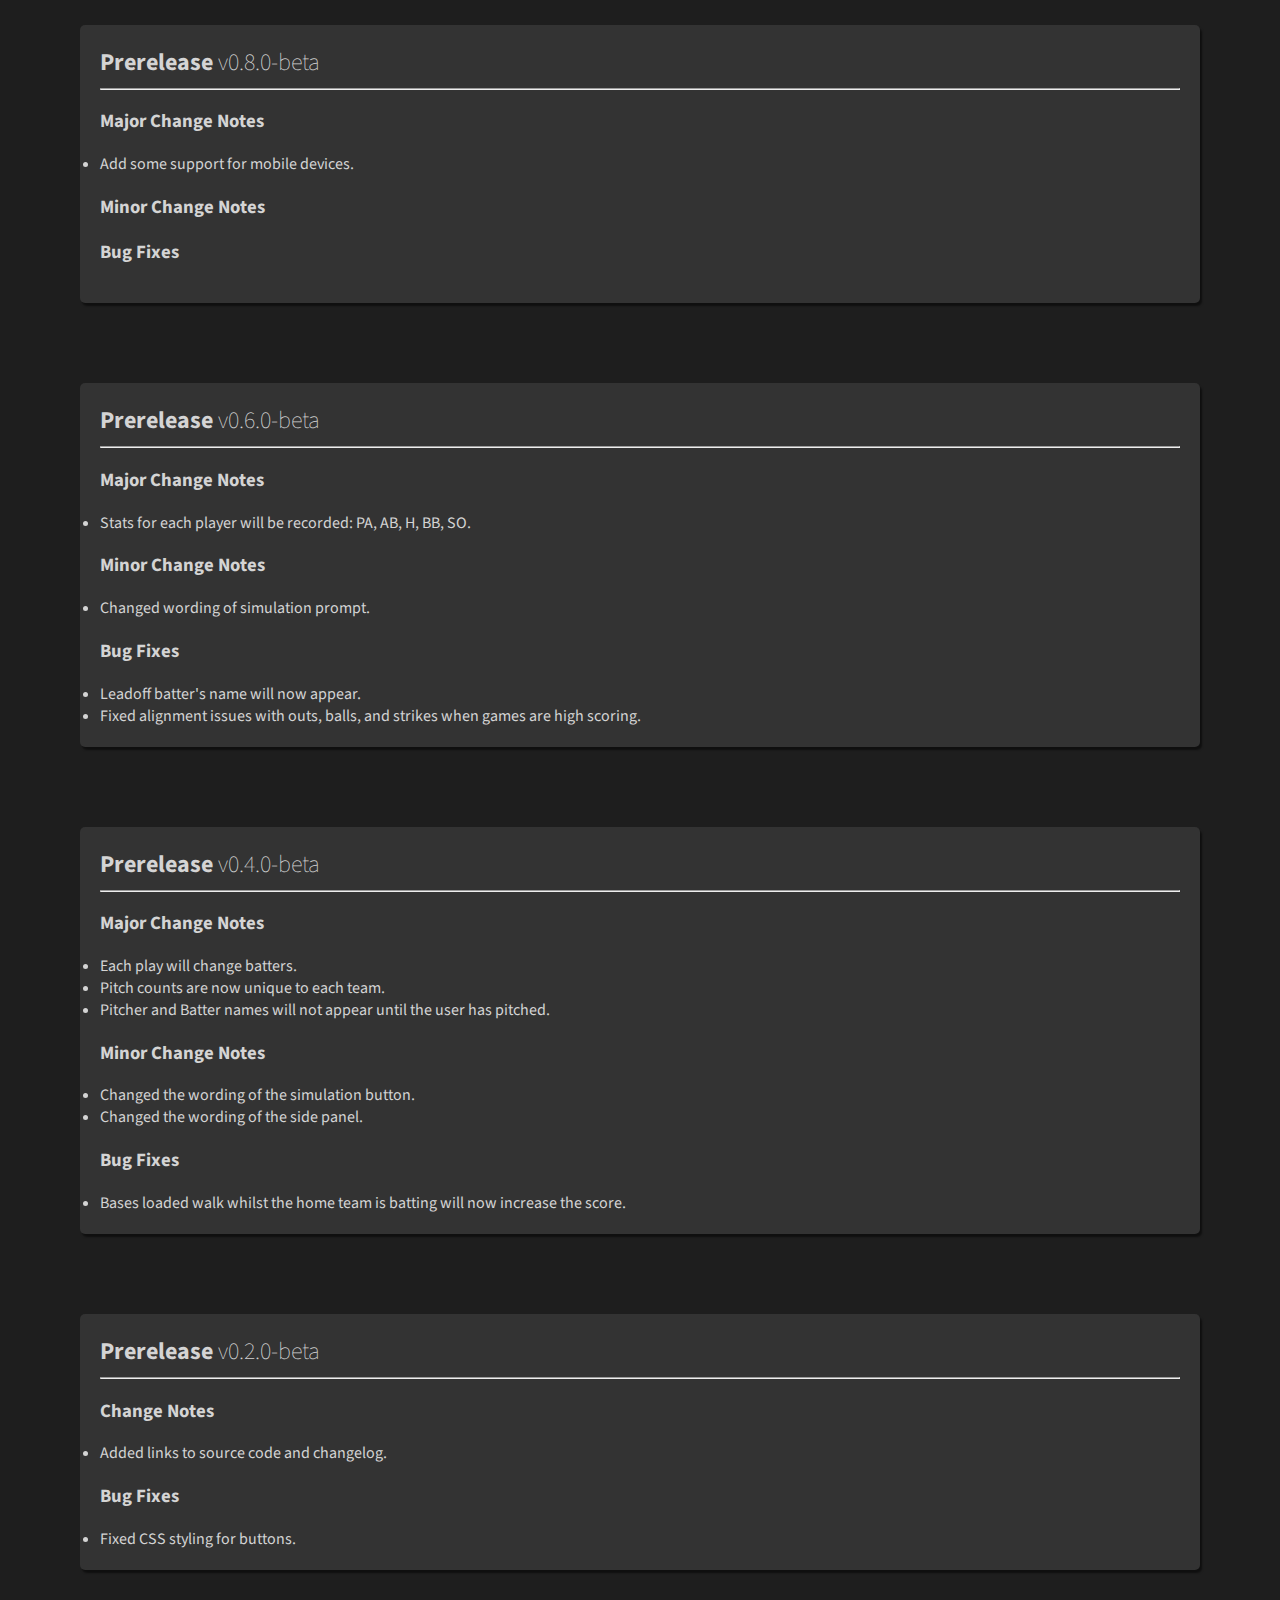
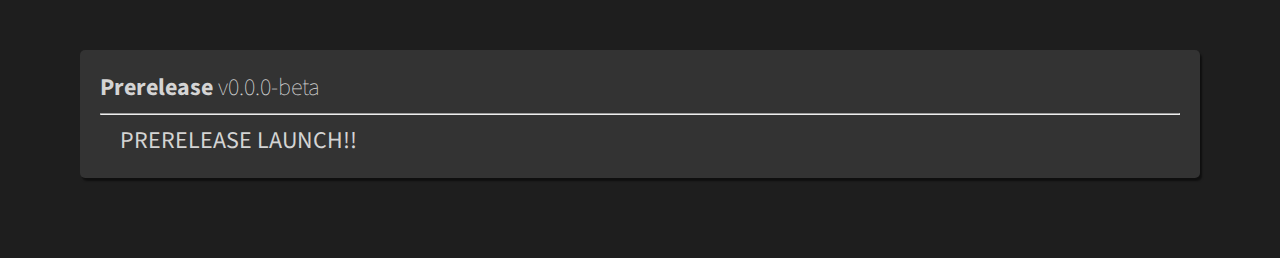
==== commit fb9759c3: "v0.8.6-beta" ====
--- a/changelog.html
+++ b/changelog.html
@@ -28,7 +28,7 @@
                 <h2>Prerelease <span class="version-number">v0.8.6-beta</span></h2>
                 <hr>
                 <h3>Minor Prerelaease</h3>
-                <li>Mobile layout will not show when not in mobile view.</li>
+                <li>Improved mobile layout design.</li>
             </div>
             <div class="version">
                 <h2>Prerelease <span class="version-number">v0.8.5-beta</span></h2>
@@ -40,15 +40,19 @@
                 <h2>Prerelease <span class="version-number">v0.8.4-beta</span></h2>
                 <hr>
                 <h3>Minor Prerelaease</h3>
-                <li>Fixed alignment issue on mobile view.</li>
+                <li>Fixed overlap issue on mobile view.</li>
             </div>
             <div class="version">
                 <h2>Prerelease <span class="version-number">v0.8.3-beta</span></h2>
                 <hr>
-                <h3>Major Change Notes</h3>
+                <h3>Minor Prerelaease</h3>
+                <li>Fixed alignment issue on mobile view.</li>
+            </div>
+            <div class="version">
+                <h2>Prerelease <span class="version-number">v0.8.2-beta</span></h2>
+                <hr>
+                <h3>Minor Prerelaease</h3>
                 <li>Improved support for mobile devices.</li>
-                <h3>Minor Change Notes</h3>
-                <h3>Bug Fixes</h3>
                 <li>Fixed alignment issues in mobile view.</li>
             </div>
             <div class="version">
--- a/css/index.css
+++ b/css/index.css
@@ -283,14 +283,14 @@
         margin-left: 0;
         margin-bottom: 0;
         width: 390px;
-        height: 1000px;
+        height: 500px;
         background: #333333;
         border-radius: 5px;
         box-shadow: 2px 3px 2px rgba(0, 0, 0, 0.5);
     }
 
     .mobile-awayteam-container {
-        transform: translate(0px, 380px);
+        transform: translate(0px, 300px);
         box-shadow: 0px 10px 63px 21px rgba(0,91,156,0.89);
         background: #005A9C;
         width: 43%;
@@ -313,7 +313,7 @@
     }
 
     .mobile-hometeam-container {
-        transform: translate(190px, 334px);
+        transform: translate(190px, 254px);
         box-shadow: 0px 10px 40px 21px rgba(0,92,92,0.89);
         /*opacity: .1;*/
         background: #005c5c;
@@ -383,7 +383,7 @@
     }
 
     .mobile-bases {
-        transform: translate(-330px, 370px);
+        transform: translate(-330px, 340px);
     }
 
     .mobile-firstbase {
@@ -414,7 +414,7 @@
         background: #252526;
         width: 370px;
         height: 70px;
-        transform: translate(10px, 361px);
+        transform: translate(10px, 430px);
         display: inline-block;
         font-size: 20px;
         text-shadow: rgba(212,212,212,0.95) 0px 0px 38px;
@@ -422,10 +422,30 @@
     }
     
     .mobile-trans-count {
-        transform: translate(140px, 22px);
+        transform: translate(200px, 22px);
     }
     
     .mobile-trans-outs {
-        transform: translate(240px, -3px);
+        transform: translate(280px, -3px);
+    }
+
+    .mobile-inning {
+        text-align: center;
+        position: absolute;
+        transform: translate(90px, -27px);
+        font-size: 20px;
+        width: 90px;
+    }
+
+    .auto-button {
+        transform: translate(198px, 422px);
+    }
+
+    .pitch-button {
+        transform: translate(4px, 283px);
+    }
+    
+    .reset-button {
+        transform: translate(4px, 297px);
     }
   }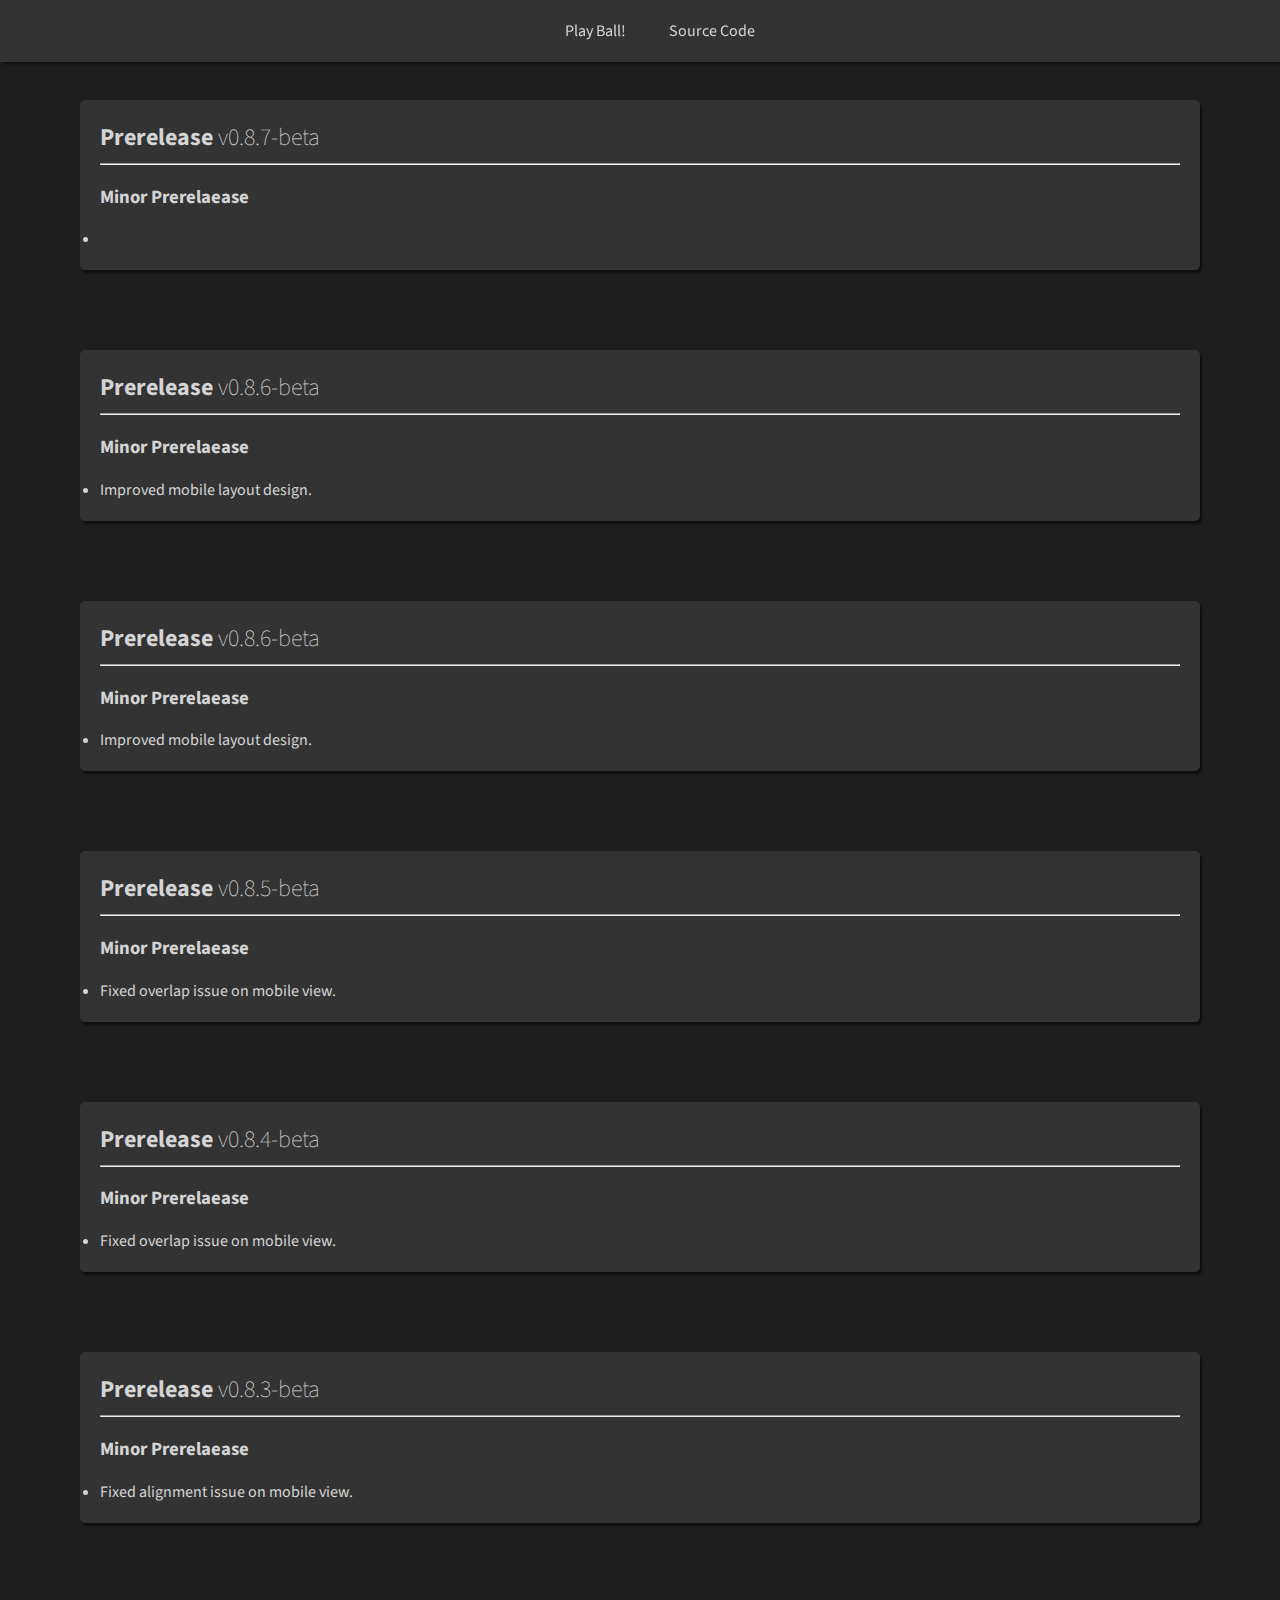
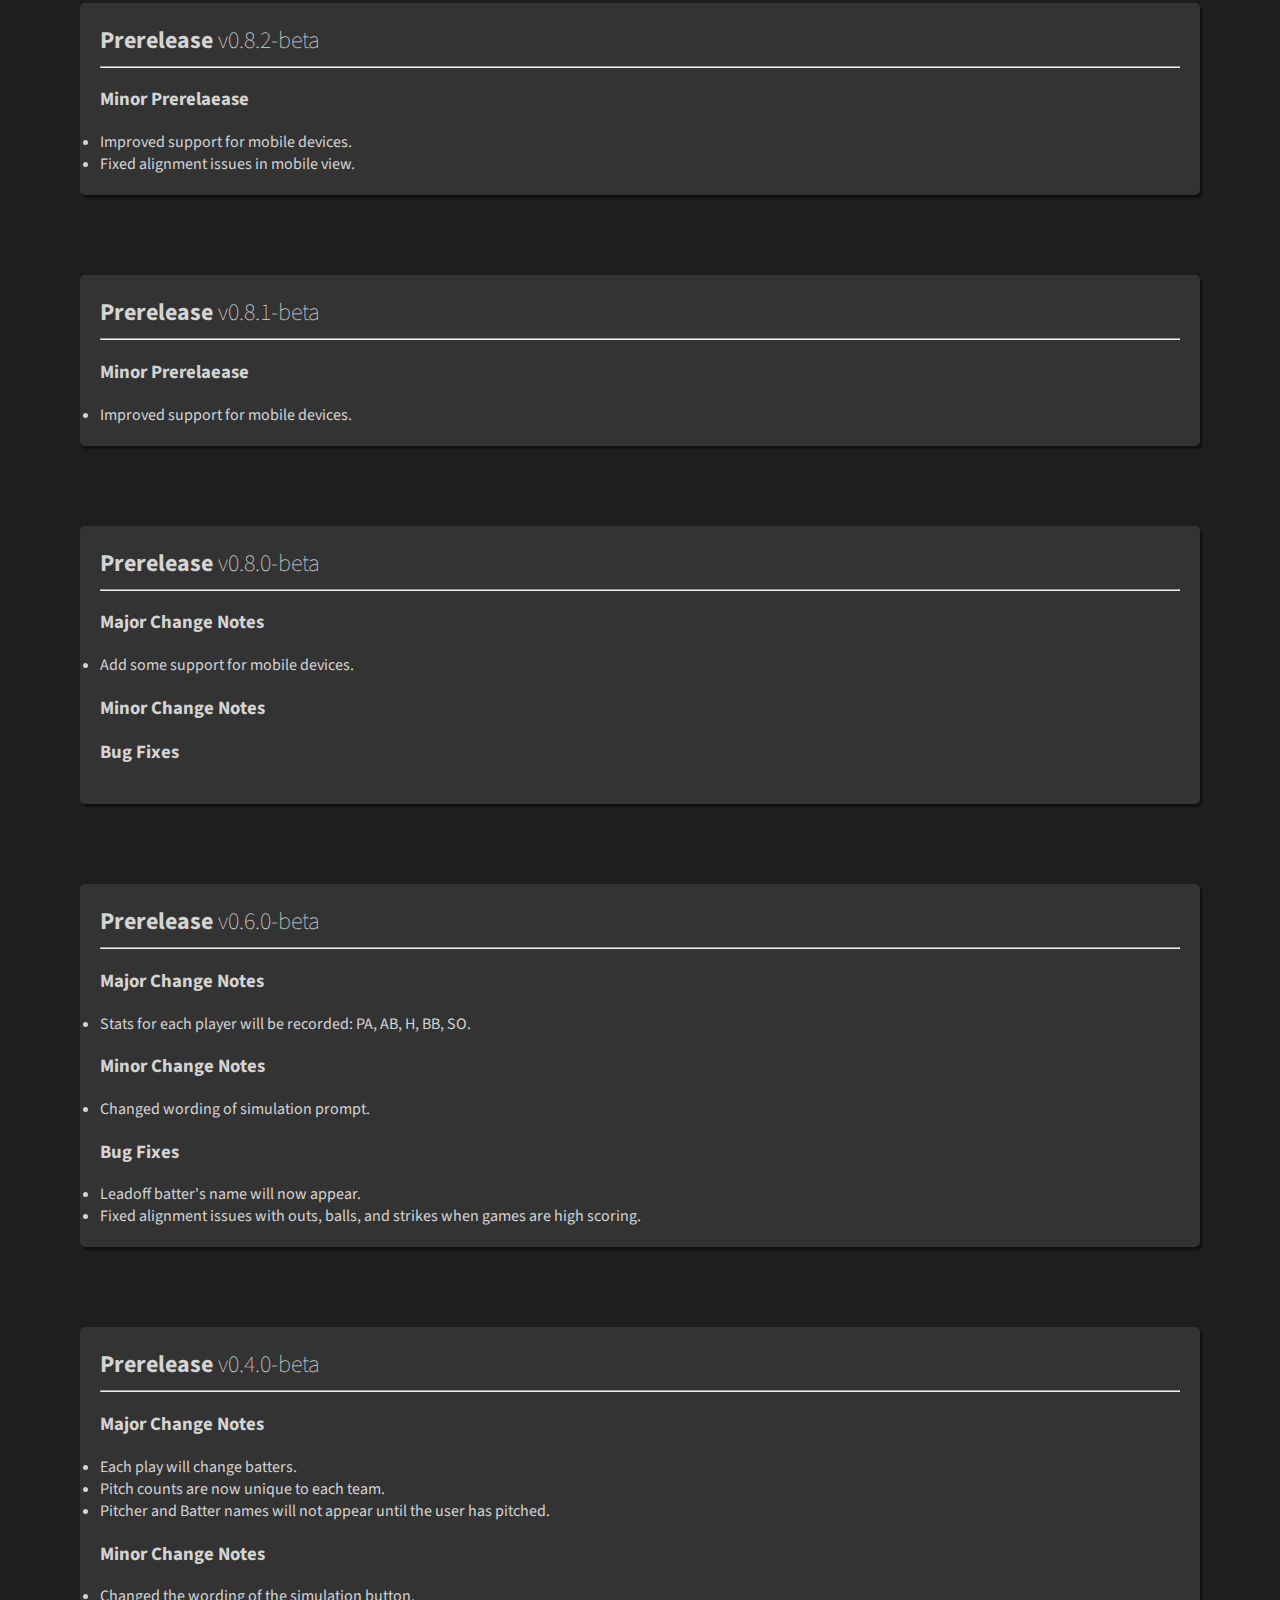
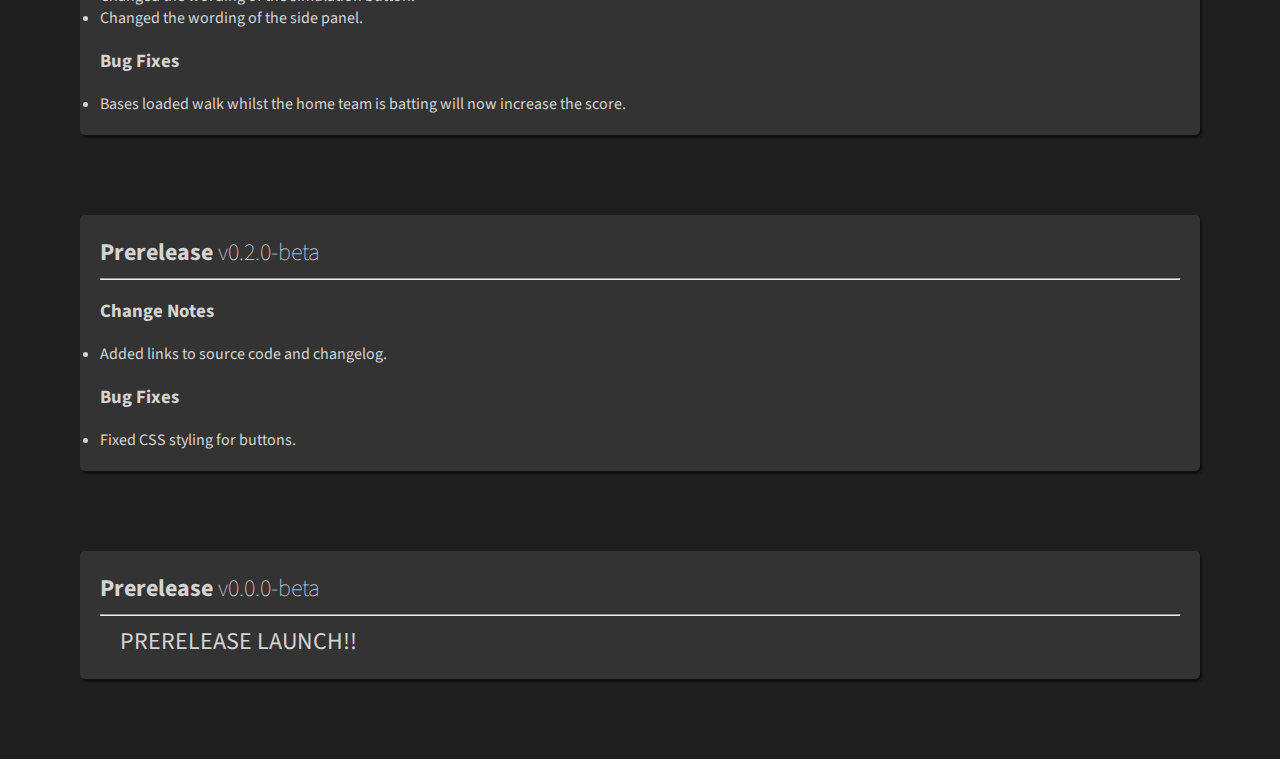
==== commit 27379ac0: "Add files via upload" ====
--- a/changelog.html
+++ b/changelog.html
@@ -24,6 +24,18 @@
             </div>
         </div>
         <div class="version-container">
+            <div class="version">
+                <h2>Prerelease <span class="version-number">v0.8.7-beta</span></h2>
+                <hr>
+                <h3>Minor Prerelaease</h3>
+                <li></li>
+            </div>
+            <div class="version">
+                <h2>Prerelease <span class="version-number">v0.8.6-beta</span></h2>
+                <hr>
+                <h3>Minor Prerelaease</h3>
+                <li>Improved mobile layout design.</li>
+            </div>
             <div class="version">
                 <h2>Prerelease <span class="version-number">v0.8.6-beta</span></h2>
                 <hr>
--- a/css/index.css
+++ b/css/index.css
@@ -253,9 +253,20 @@
     .mobile-scoreboard {
         display: none;
     }
+    .mobile-pitch-button {
+        display: none;
+    }
 }
 
 @media only screen and (max-width: 600px) {
+    .pitch-button {
+        display: none;
+    }
+
+    body {
+        height: 1000px;
+        width: 390px;
+    }
     .field {
       display: none;
     }
@@ -438,14 +449,29 @@
     }
 
     .auto-button {
-        transform: translate(198px, 422px);
-    }
-
-    .pitch-button {
-        transform: translate(4px, 283px);
+        transform: translate(198px, 426px);
+    }
+
+    .mobile-pitch-button {
+        cursor: pointer;
+        transform: translate(4px, 420px);
+        border: none;
+        padding: 20px;
+        background: #252526;
+        bottom: 0;
+        left: 0;
+        color: #d4d4d4;
+        width: 380px;
+        border-radius: 5px;
+        font-size: 18px;
+        font-weight: 900;
+        font-family: Source Sans Pro;
+        transition: all .2s ease;
+        box-shadow: 2px 3px 2px rgba(0, 0, 0, 0.5);
     }
     
     .reset-button {
-        transform: translate(4px, 297px);
+        /* Y transform value set there on purpose because alignment issues on phones are no apparent with that value */
+        transform: translate(4px, 293px);
     }
   }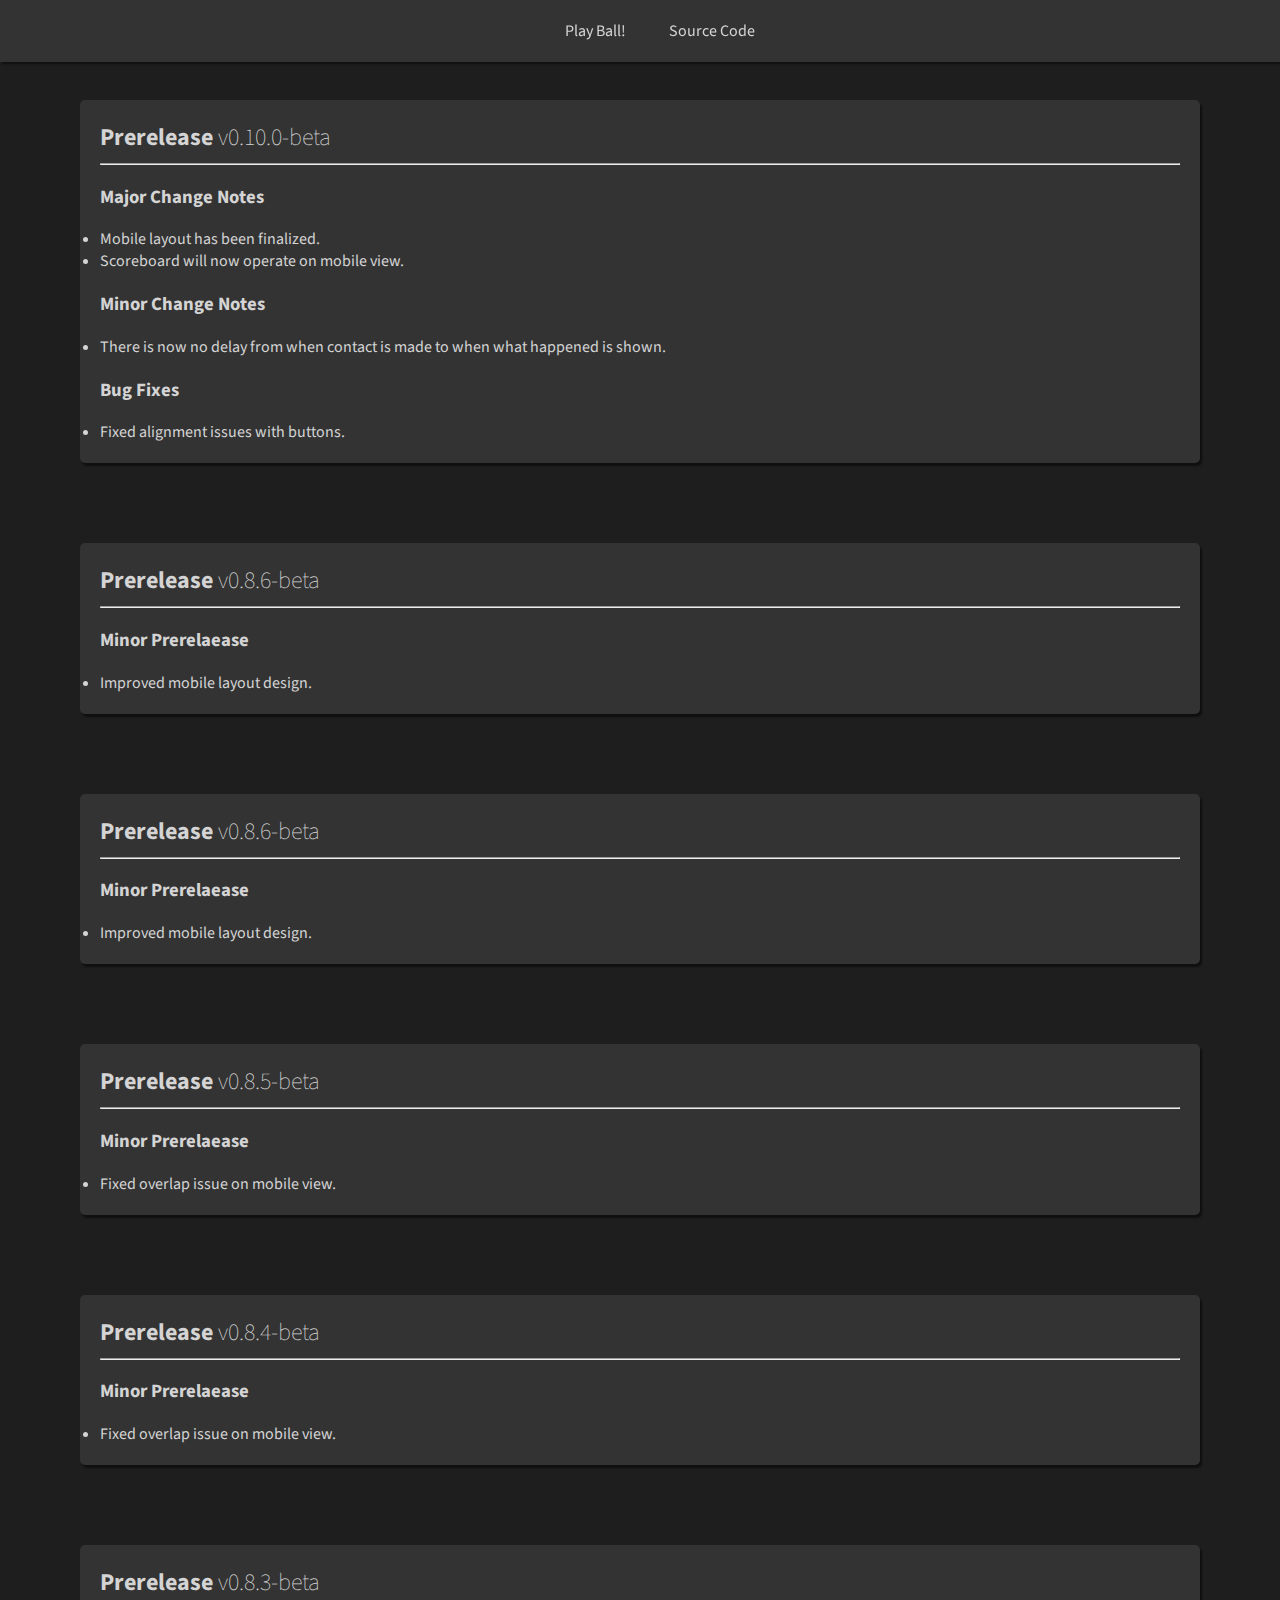
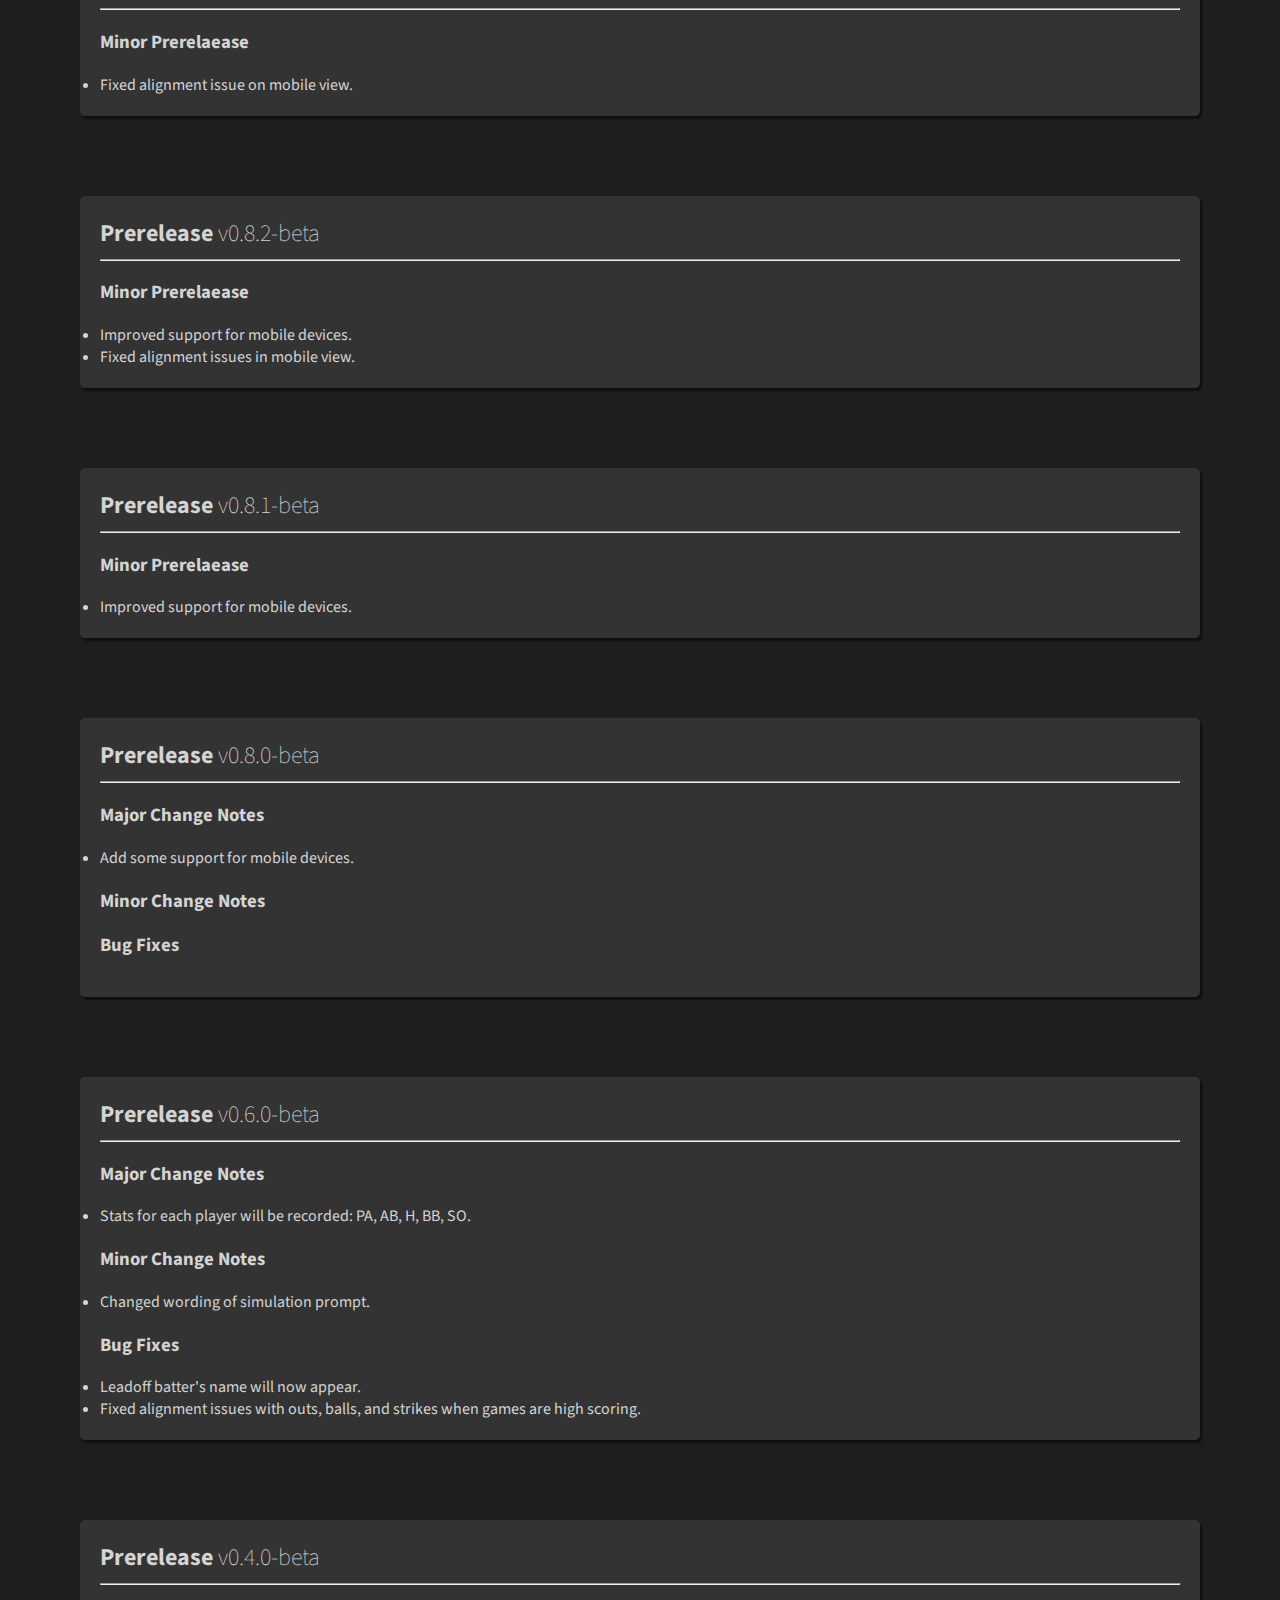
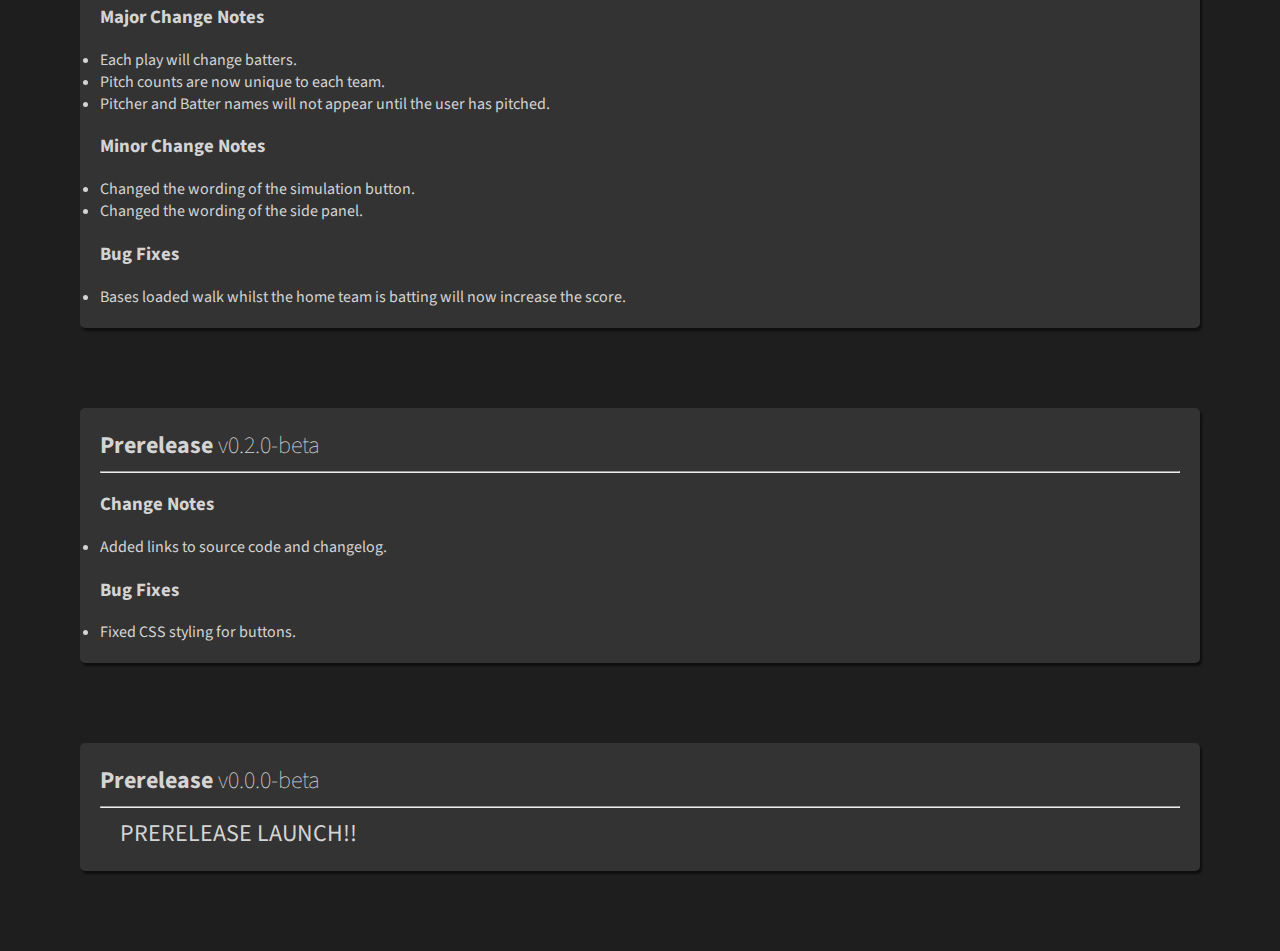
==== commit 7c50a688: "v0.10.0-beta" ====
--- a/changelog.html
+++ b/changelog.html
@@ -25,10 +25,15 @@
         </div>
         <div class="version-container">
             <div class="version">
-                <h2>Prerelease <span class="version-number">v0.8.7-beta</span></h2>
+                <h2>Prerelease <span class="version-number">v0.10.0-beta</span></h2>
                 <hr>
-                <h3>Minor Prerelaease</h3>
-                <li></li>
+                <h3>Major Change Notes</h3>
+                <li>Mobile layout has been finalized.</li>
+                <li>Scoreboard will now operate on mobile view.</li>
+                <h3>Minor Change Notes</h3>
+                <li>There is now no delay from when contact is made to when what happened is shown.</li>
+                <h3>Bug Fixes</h3>
+                <li>Fixed alignment issues with buttons.</li>
             </div>
             <div class="version">
                 <h2>Prerelease <span class="version-number">v0.8.6-beta</span></h2>
--- a/css/index.css
+++ b/css/index.css
@@ -454,7 +454,7 @@
 
     .mobile-pitch-button {
         cursor: pointer;
-        transform: translate(4px, 420px);
+        transform: translate(4px, 283px);
         border: none;
         padding: 20px;
         background: #252526;
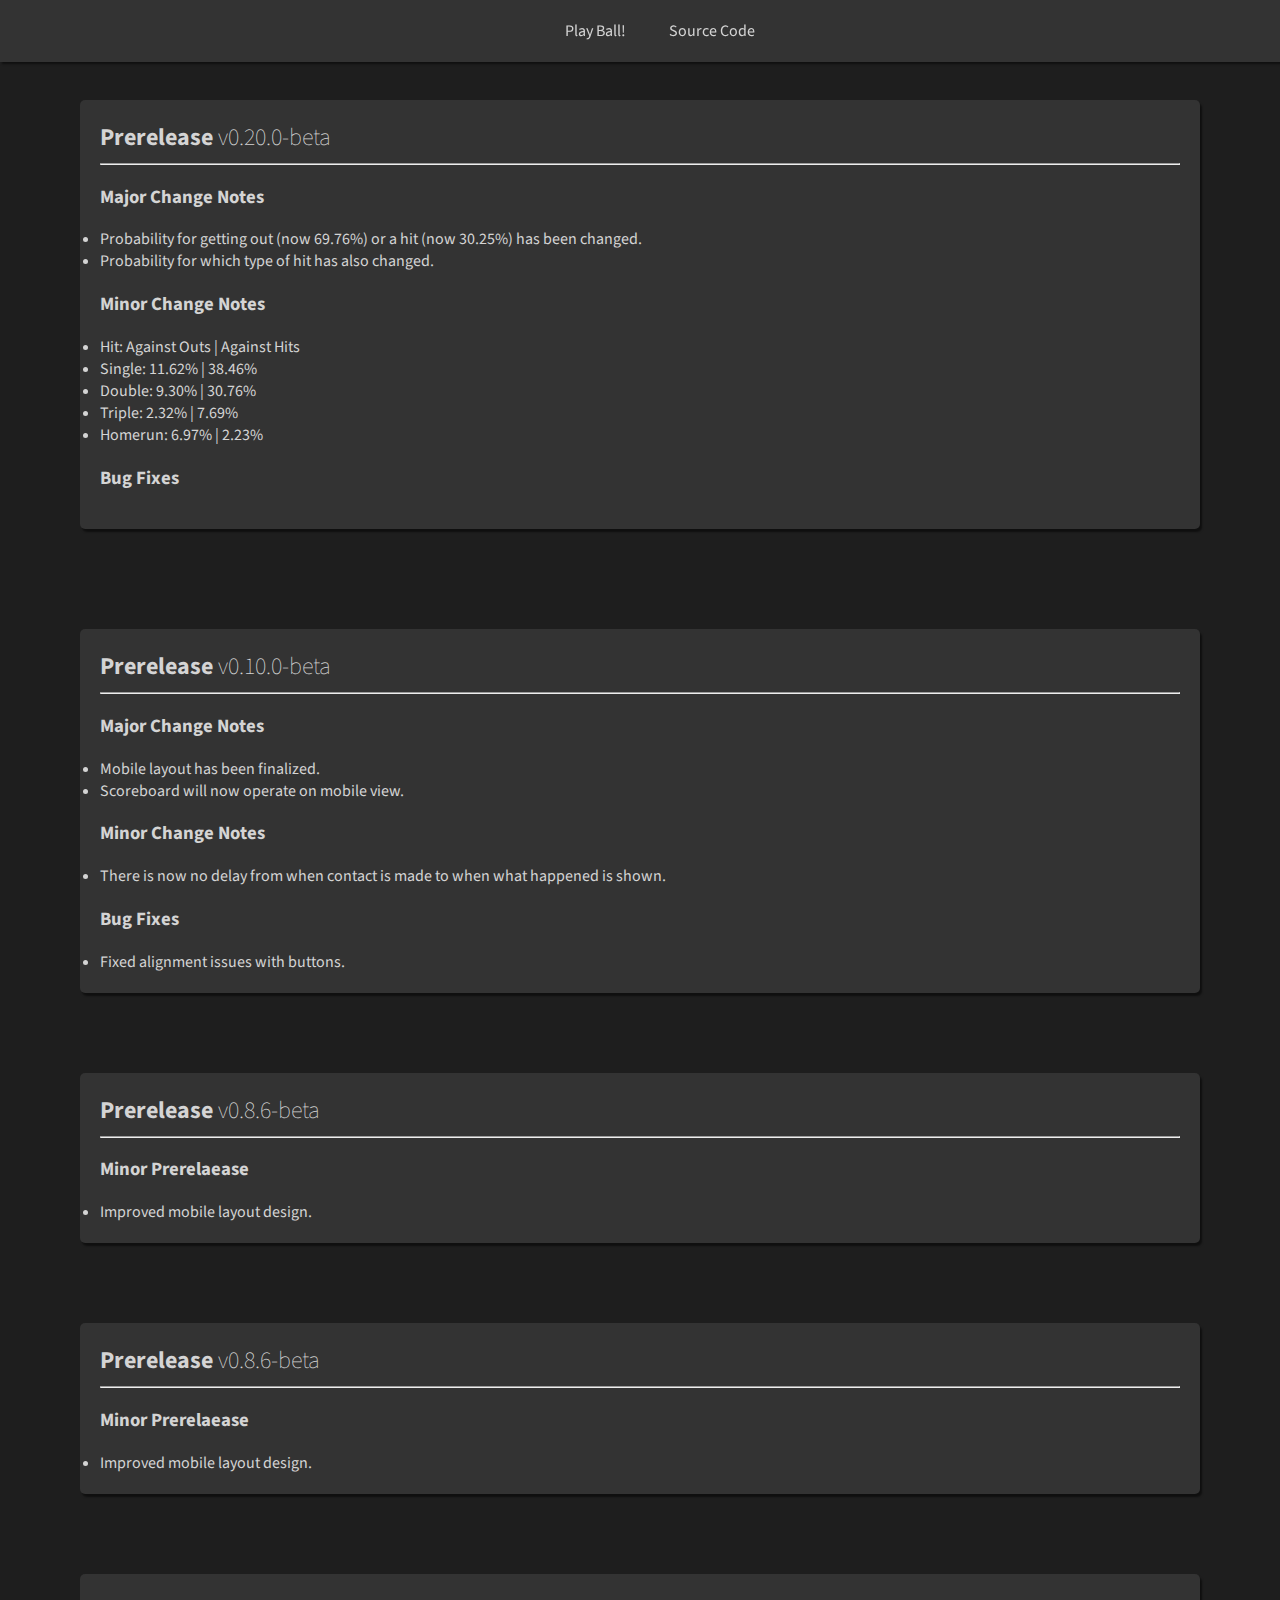
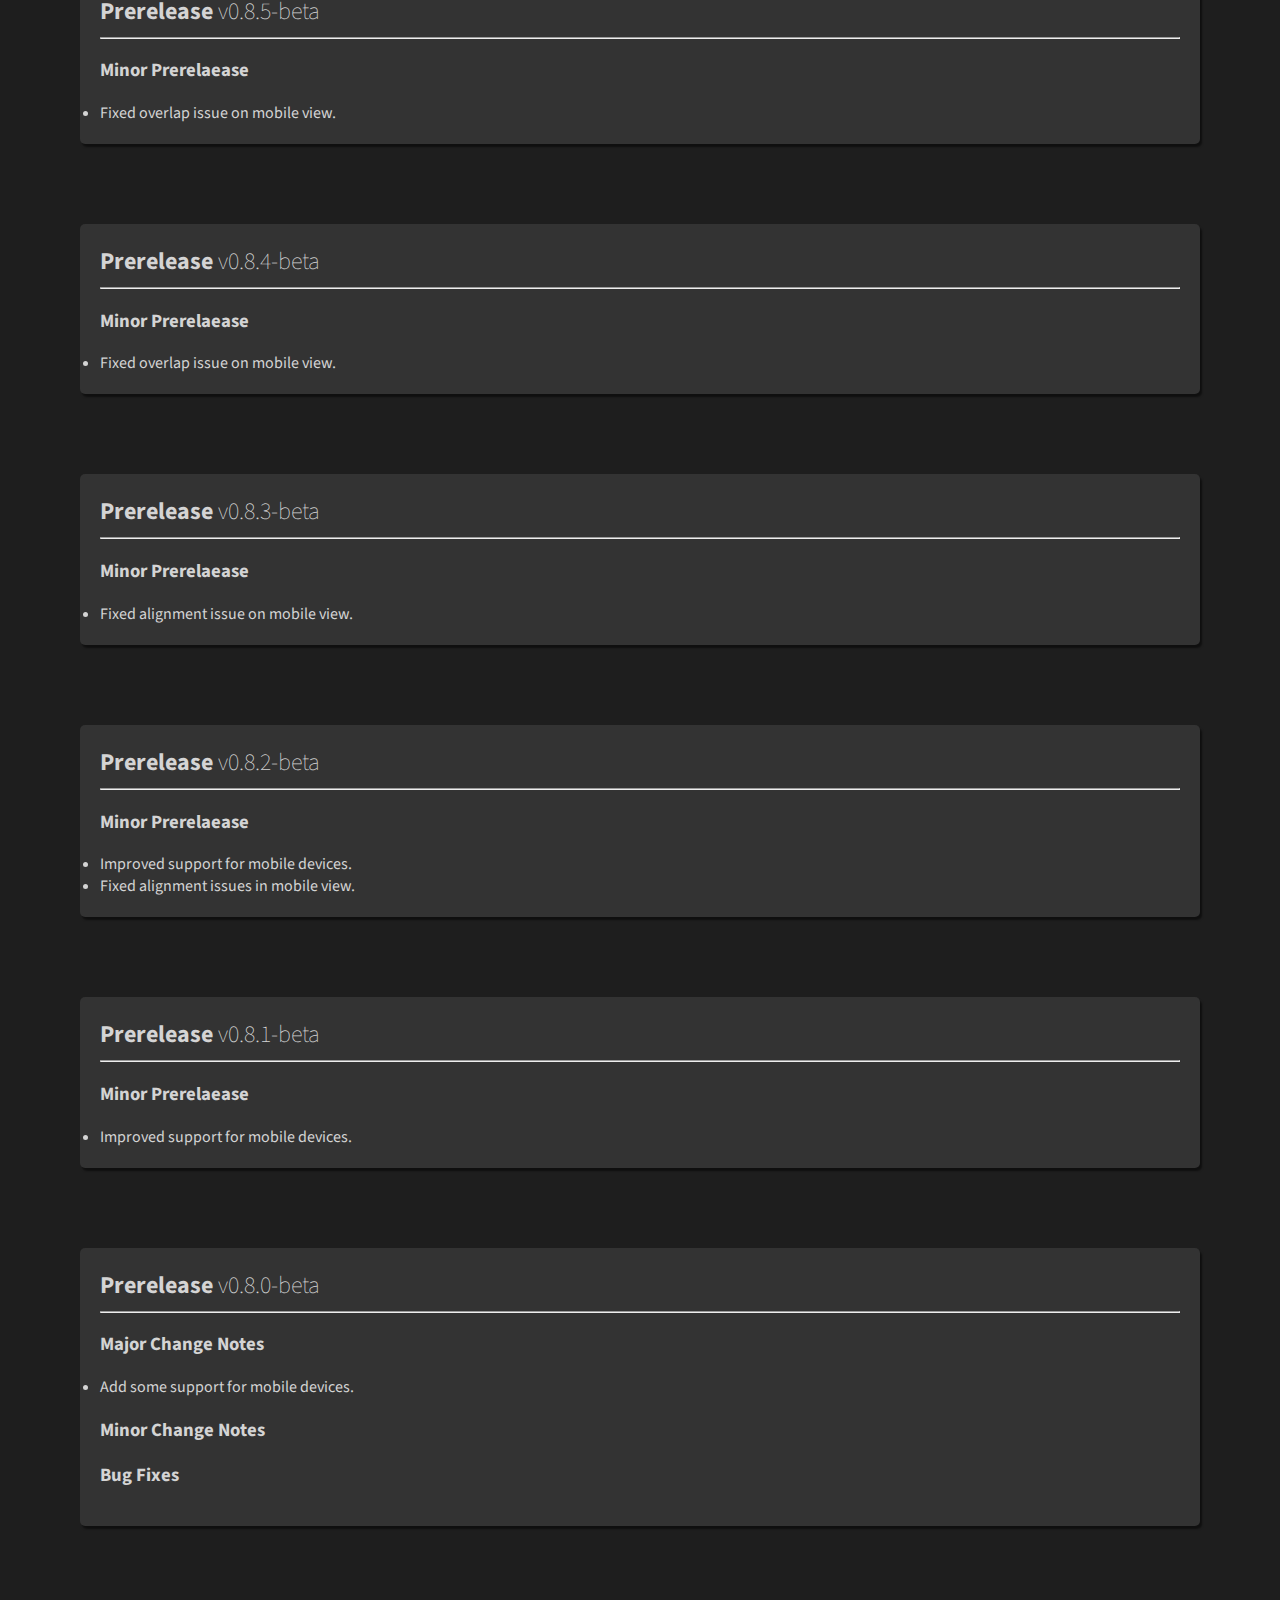
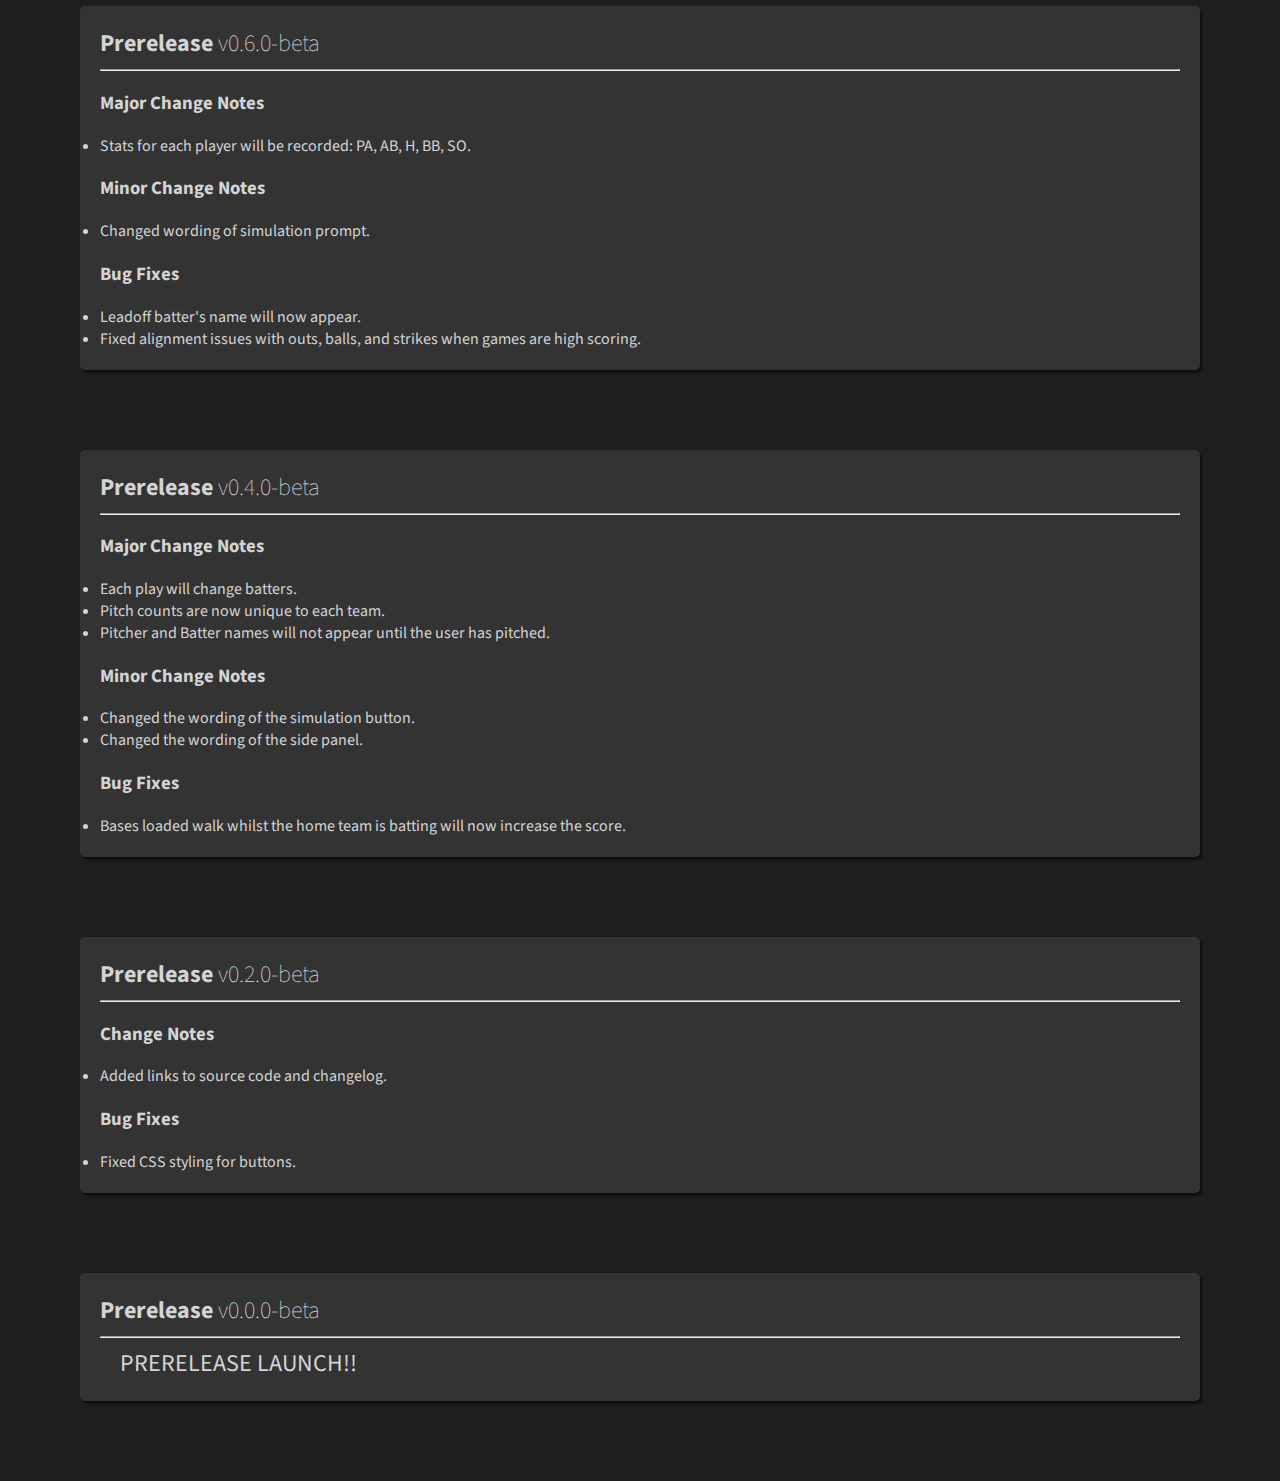
==== commit f0d7d79d: "Add files via upload" ====
--- a/changelog.html
+++ b/changelog.html
@@ -23,6 +23,21 @@
                 <a href="https://github.com/McCoder13/baseball-simulator">Source Code</a>
             </div>
         </div>
+        <div class="version-container">
+            <div class="version">
+                <h2>Prerelease <span class="version-number">v0.20.0-beta</span></h2>
+                <hr>
+                <h3>Major Change Notes</h3>
+                <li>Probability for getting out (now 69.76%) or a hit (now 30.25%) has been changed.</li>
+                <li>Probability for which type of hit has also changed.</li>
+                <h3>Minor Change Notes</h3>
+                <li>Hit: Against Outs | Against Hits</li>
+                <li>Single: 11.62% | 38.46%</li>
+                <li>Double: 9.30% | 30.76%</li>
+                <li>Triple: 2.32% | 7.69%</li>
+                <li>Homerun: 6.97% | 2.23%</li>
+                <h3>Bug Fixes</h3>
+            </div>
         <div class="version-container">
             <div class="version">
                 <h2>Prerelease <span class="version-number">v0.10.0-beta</span></h2>
